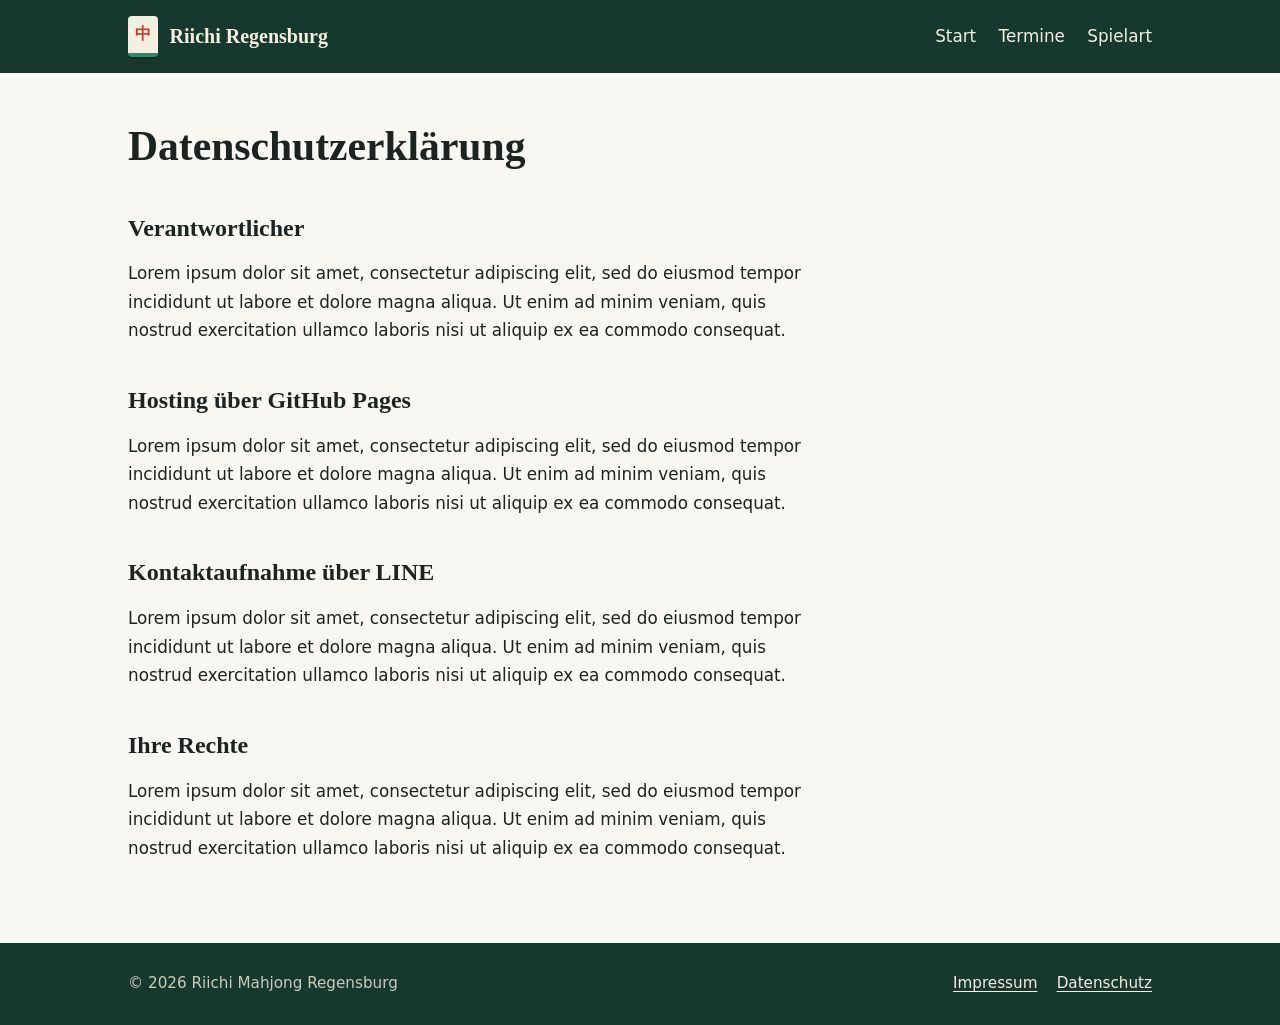
==== datenschutz.html @ 1bb23b2a "Erste Version der Webseite" ====
<!DOCTYPE html>
<html lang="de">
<head>
<meta charset="utf-8">
<meta name="viewport" content="width=device-width, initial-scale=1">
<title>Datenschutz – Riichi Mahjong Regensburg</title>
<meta name="description" content="Datenschutzerklärung">
<link rel="stylesheet" href="css/style.css">
</head>
<body>
<header class="site-header"><div class="wrap">
  <a class="brand" href="index.html"><span class="tile red" aria-hidden="true">中</span>Riichi Regensburg</a>
  <nav aria-label="Hauptnavigation"><ul><li><a href="index.html">Start</a></li><li><a href="termine.html">Termine</a></li><li><a href="spielregeln.html">Spielart</a></li></ul></nav>
</div></header>
<main><div class="wrap">
<h1>Datenschutzerklärung</h1><div class="prose"><h2>Verantwortlicher</h2><p>Lorem ipsum dolor sit amet, consectetur adipiscing elit, sed do eiusmod tempor incididunt ut labore et dolore magna aliqua. Ut enim ad minim veniam, quis nostrud exercitation ullamco laboris nisi ut aliquip ex ea commodo consequat.</p><h2>Hosting über GitHub Pages</h2><p>Lorem ipsum dolor sit amet, consectetur adipiscing elit, sed do eiusmod tempor incididunt ut labore et dolore magna aliqua. Ut enim ad minim veniam, quis nostrud exercitation ullamco laboris nisi ut aliquip ex ea commodo consequat.</p><h2>Kontaktaufnahme über LINE</h2><p>Lorem ipsum dolor sit amet, consectetur adipiscing elit, sed do eiusmod tempor incididunt ut labore et dolore magna aliqua. Ut enim ad minim veniam, quis nostrud exercitation ullamco laboris nisi ut aliquip ex ea commodo consequat.</p><h2>Ihre Rechte</h2><p>Lorem ipsum dolor sit amet, consectetur adipiscing elit, sed do eiusmod tempor incididunt ut labore et dolore magna aliqua. Ut enim ad minim veniam, quis nostrud exercitation ullamco laboris nisi ut aliquip ex ea commodo consequat.</p></div>
</div></main>
<footer class="site-footer"><div class="wrap">
  <span>© 2026 Riichi Mahjong Regensburg</span>
  <ul><li><a href="impressum.html">Impressum</a></li><li><a href="datenschutz.html">Datenschutz</a></li></ul>
</div></footer>
</body>
</html>
---- css/style.css ----
:root{
  --felt:#16382f; --felt-2:#1f4a3f; --tile:#f4efe0; --jade:#2e8b68;
  --red:#c23b2e; --blue:#2d4e8f; --ink:#1c2321; --muted:#5b6660;
  --bg:#f8f7f2; --line:#dcd9cc;
  --font:"Noto Sans JP","Segoe UI",system-ui,-apple-system,sans-serif;
  --font-display:"Noto Serif JP","Hiragino Mincho ProN","Yu Mincho",Georgia,serif;
}
@media (prefers-color-scheme:dark){
  :root{--bg:#101a17;--ink:#ece8d8;--muted:#a3ada7;--line:#2a3a35}
}
*{box-sizing:border-box}
html{scroll-padding-top:5rem}
body{margin:0;font:1.05rem/1.7 var(--font);color:var(--ink);background:var(--bg)}
a{color:var(--blue);text-underline-offset:.2em}
@media (prefers-color-scheme:dark){a{color:#8fb0ea}}
:focus-visible{outline:3px solid var(--red);outline-offset:3px}
.wrap{width:min(100% - 2rem,64rem);margin-inline:auto}

/* Header */
.site-header{background:var(--felt);color:var(--tile)}
.site-header .wrap{display:flex;flex-wrap:wrap;align-items:center;justify-content:space-between;gap:.5rem 2rem;padding-block:1rem}
.brand{font:700 1.25rem var(--font-display);color:var(--tile);text-decoration:none;display:flex;align-items:center;gap:.7rem}
.brand .tile{width:1.9rem;font-size:1rem;border-radius:4px;border-bottom-width:4px}
nav ul{list-style:none;display:flex;flex-wrap:wrap;gap:.25rem 1.4rem;margin:0;padding:0}
nav a{color:var(--tile);text-decoration:none;padding:.3rem 0;border-bottom:2px solid transparent}
nav a:hover{border-color:var(--jade)}
nav a[aria-current="page"]{border-color:var(--red)}

/* Mahjong tile */
.tile{display:inline-grid;place-items:center;aspect-ratio:3/4;width:5.2rem;
  background:var(--tile);color:var(--ink);border-radius:8px;
  border-bottom:10px solid var(--jade);box-shadow:0 2px 0 rgba(0,0,0,.25);
  font:700 2.4rem/1 var(--font-display)}
.tile.red{color:var(--red)} .tile.blue{color:var(--blue)} .tile.green{color:var(--jade)}

/* Hero */
.hero{background:var(--felt);color:var(--tile);padding-block:clamp(3rem,8vw,6rem)}
.hero .wrap{display:grid;gap:2.5rem;grid-template-columns:1.2fr 1fr;align-items:center}
.hero h1{font:700 clamp(2rem,5vw,3.4rem)/1.15 var(--font-display);margin:0 0 1rem}
.hero p{max-width:34rem;margin:0 0 1.75rem;color:#d9d6c4}
.hand{display:flex;gap:.6rem;justify-content:center;flex-wrap:wrap}
.hand .tile:nth-child(2){transform:translateY(-.6rem)}
.hand .tile svg{width:62%;height:auto}
.btn{display:inline-block;padding:.7rem 1.4rem;border-radius:6px;background:var(--red);color:#fff;font-weight:700;text-decoration:none}
.btn:hover{background:#a72f24}
.btn.ghost{background:transparent;border:2px solid var(--tile);color:var(--tile);margin-left:.5rem}
.btn.ghost:hover{background:var(--felt-2)}

/* Content */
main{padding-block:3rem 4rem}
h1,h2,h3{font-family:var(--font-display);line-height:1.25}
main h1{font-size:clamp(1.9rem,4vw,2.6rem);margin:0 0 1rem}
main h2{font-size:1.5rem;margin:2.5rem 0 .5rem}
.lead{font-size:1.2rem;color:var(--muted);max-width:40rem}
.prose{max-width:44rem}
.facts{display:grid;gap:1.5rem;grid-template-columns:repeat(auto-fit,minmax(15rem,1fr));margin-top:2rem}
.fact{border-top:6px solid var(--jade);padding-top:.8rem}
.fact:nth-child(2){border-color:var(--red)} .fact:nth-child(3){border-color:var(--blue)}
.fact h2{margin:0 0 .3rem;font-size:1.25rem}

/* Termine */
.dates{list-style:none;margin:2rem 0 0;padding:0;border-top:1px solid var(--line)}
.dates li{display:grid;grid-template-columns:8.5rem 1fr;gap:1rem;padding:1.1rem 0;border-bottom:1px solid var(--line)}
.dates time{font-weight:700}
.dates strong{display:block}
.dates span{color:var(--muted)}

/* LINE / QR */
.join{background:var(--tile);color:#1c2321;border-radius:10px;padding:2rem;margin-top:3rem;
  display:grid;grid-template-columns:auto 1fr;gap:2rem;align-items:center;border-bottom:10px solid var(--jade)}
.join h2{margin:0 0 .5rem}
.join a{color:var(--blue)}
.qr{width:10rem;aspect-ratio:1;background:#fff;border:2px dashed #999;display:grid;place-items:center;
  text-align:center;font-size:.9rem;color:#666;padding:.5rem}
.qr img{width:100%;height:auto;display:block}

/* Footer */
.site-footer{background:var(--felt);color:#c9ccbb;padding-block:1.75rem;font-size:.95rem}
.site-footer .wrap{display:flex;flex-wrap:wrap;justify-content:space-between;gap:.5rem 2rem}
.site-footer a{color:var(--tile)}
.site-footer ul{list-style:none;display:flex;gap:1.2rem;margin:0;padding:0}

@media (max-width:42rem){
  .hero .wrap{grid-template-columns:1fr}
  .hand .tile{width:4rem;font-size:1.9rem}
  .dates li{grid-template-columns:1fr;gap:.1rem}
  .join{grid-template-columns:1fr;justify-items:start}
  .btn.ghost{margin:.5rem 0 0}
}
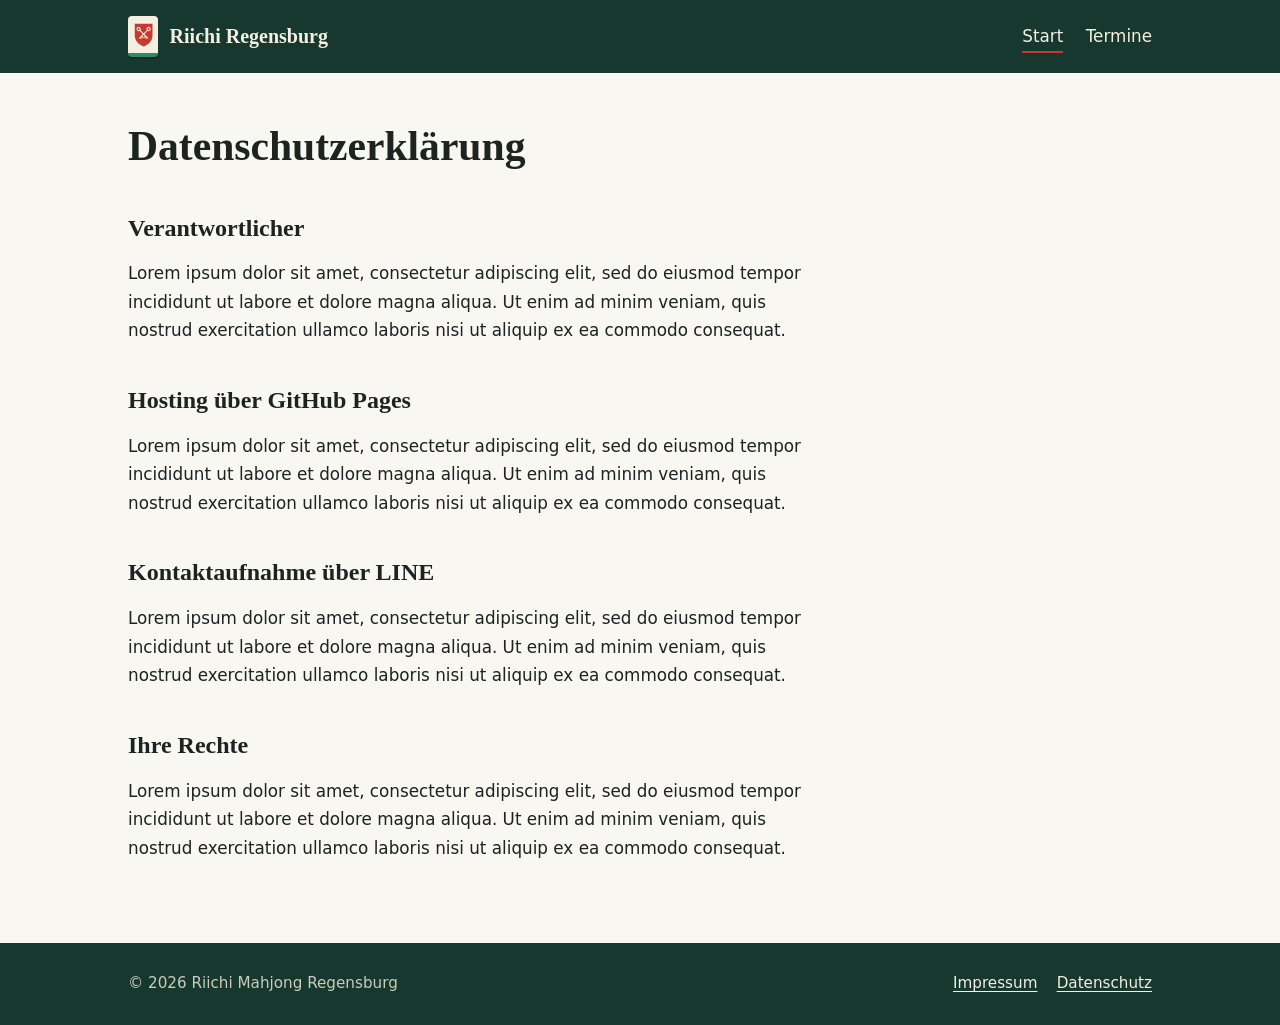
==== commit 66a106c7: "Einfügen von Text auf den Seiten. Einfügen des QR Codes. Ausblenden der Spielregel Seite. Logo auf W" ====
--- a/datenschutz.html
+++ b/datenschutz.html
@@ -9,8 +9,13 @@
 </head>
 <body>
 <header class="site-header"><div class="wrap">
-  <a class="brand" href="index.html"><span class="tile red" aria-hidden="true">中</span>Riichi Regensburg</a>
-  <nav aria-label="Hauptnavigation"><ul><li><a href="index.html">Start</a></li><li><a href="termine.html">Termine</a></li><li><a href="spielregeln.html">Spielart</a></li></ul></nav>
+  <a class="brand" href="index.html"><svg width="0" height="0" style="position:absolute" aria-hidden="true"><symbol id="wappen" viewBox="0 0 60 72"><path d="M5 5h50v33c0 16-12 26-25 31C17 64 5 54 5 38Z" fill="#c23b2e"/><g transform="rotate(45 30 34)"><g fill="none" stroke="#f1efe6" stroke-width="3" stroke-linecap="round"><circle cx="30" cy="14" r="4.5"/><path d="M30 19V50M30 42h6M30 47h4"/></g></g><g transform="translate(60 0) scale(-1 1) rotate(45 30 34)"><g fill="none" stroke="#f1efe6" stroke-width="3" stroke-linecap="round"><circle cx="30" cy="14" r="4.5"/><path d="M30 19V50M30 42h6M30 47h4"/></g></g></symbol></svg><span class="tile"><svg viewBox="0 0 60 72"><use href="#wappen"/></svg></span>Riichi Regensburg</a>
+  <nav aria-label="Hauptnavigation">
+    <ul>
+      <li><a href="index.html" aria-current="page">Start</a>
+      </li><li><a href="termine.html">Termine</a>
+      <!-- </li><li><a href="spielregeln.html">Spielart</a></li>-->
+    </ul></nav>
 </div></header>
 <main><div class="wrap">
 <h1>Datenschutzerklärung</h1><div class="prose"><h2>Verantwortlicher</h2><p>Lorem ipsum dolor sit amet, consectetur adipiscing elit, sed do eiusmod tempor incididunt ut labore et dolore magna aliqua. Ut enim ad minim veniam, quis nostrud exercitation ullamco laboris nisi ut aliquip ex ea commodo consequat.</p><h2>Hosting über GitHub Pages</h2><p>Lorem ipsum dolor sit amet, consectetur adipiscing elit, sed do eiusmod tempor incididunt ut labore et dolore magna aliqua. Ut enim ad minim veniam, quis nostrud exercitation ullamco laboris nisi ut aliquip ex ea commodo consequat.</p><h2>Kontaktaufnahme über LINE</h2><p>Lorem ipsum dolor sit amet, consectetur adipiscing elit, sed do eiusmod tempor incididunt ut labore et dolore magna aliqua. Ut enim ad minim veniam, quis nostrud exercitation ullamco laboris nisi ut aliquip ex ea commodo consequat.</p><h2>Ihre Rechte</h2><p>Lorem ipsum dolor sit amet, consectetur adipiscing elit, sed do eiusmod tempor incididunt ut labore et dolore magna aliqua. Ut enim ad minim veniam, quis nostrud exercitation ullamco laboris nisi ut aliquip ex ea commodo consequat.</p></div>
--- a/css/style.css
+++ b/css/style.css
@@ -20,7 +20,8 @@
 .site-header{background:var(--felt);color:var(--tile)}
 .site-header .wrap{display:flex;flex-wrap:wrap;align-items:center;justify-content:space-between;gap:.5rem 2rem;padding-block:1rem}
 .brand{font:700 1.25rem var(--font-display);color:var(--tile);text-decoration:none;display:flex;align-items:center;gap:.7rem}
-.brand .tile{width:1.9rem;font-size:1rem;border-radius:4px;border-bottom-width:4px}
+.brand .tile{width:1.9rem;border-radius:4px;border-bottom-width:4px}
+.brand .tile svg{width:70%;height:auto}
 nav ul{list-style:none;display:flex;flex-wrap:wrap;gap:.25rem 1.4rem;margin:0;padding:0}
 nav a{color:var(--tile);text-decoration:none;padding:.3rem 0;border-bottom:2px solid transparent}
 nav a:hover{border-color:var(--jade)}
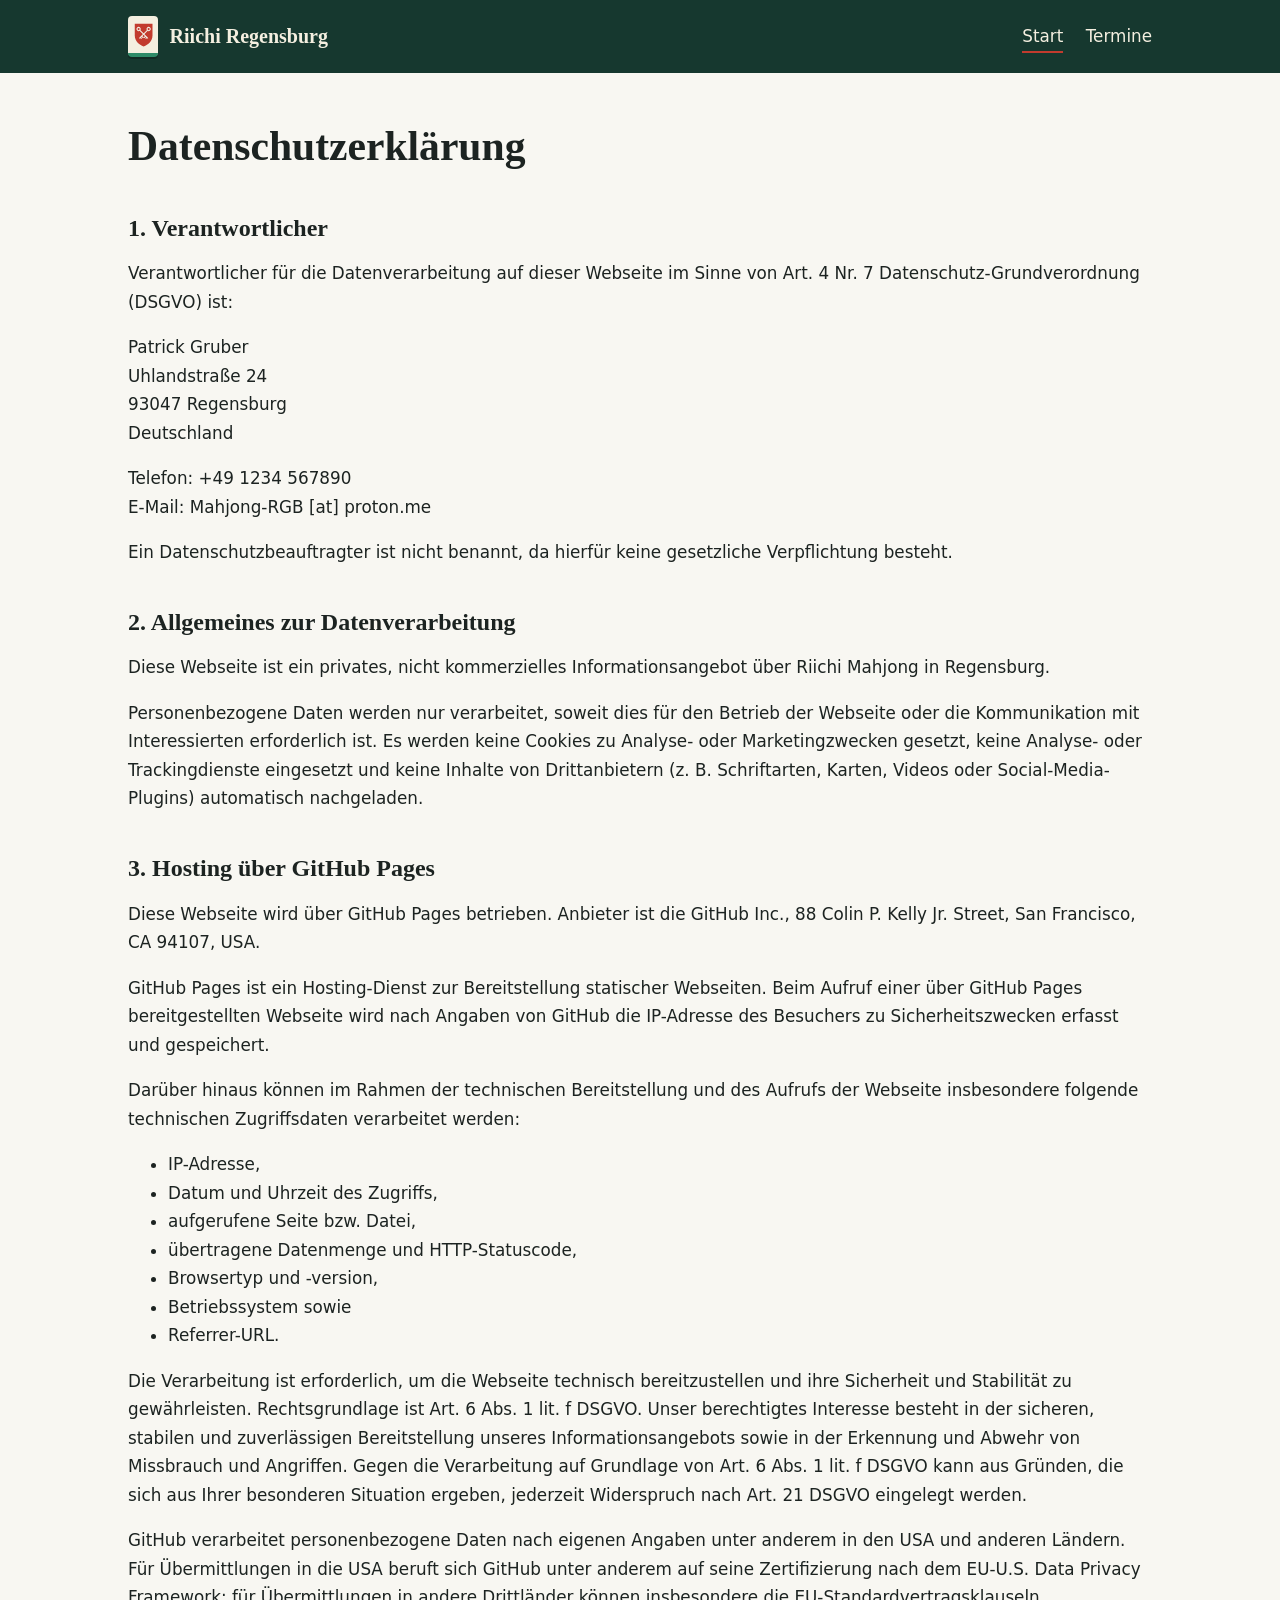
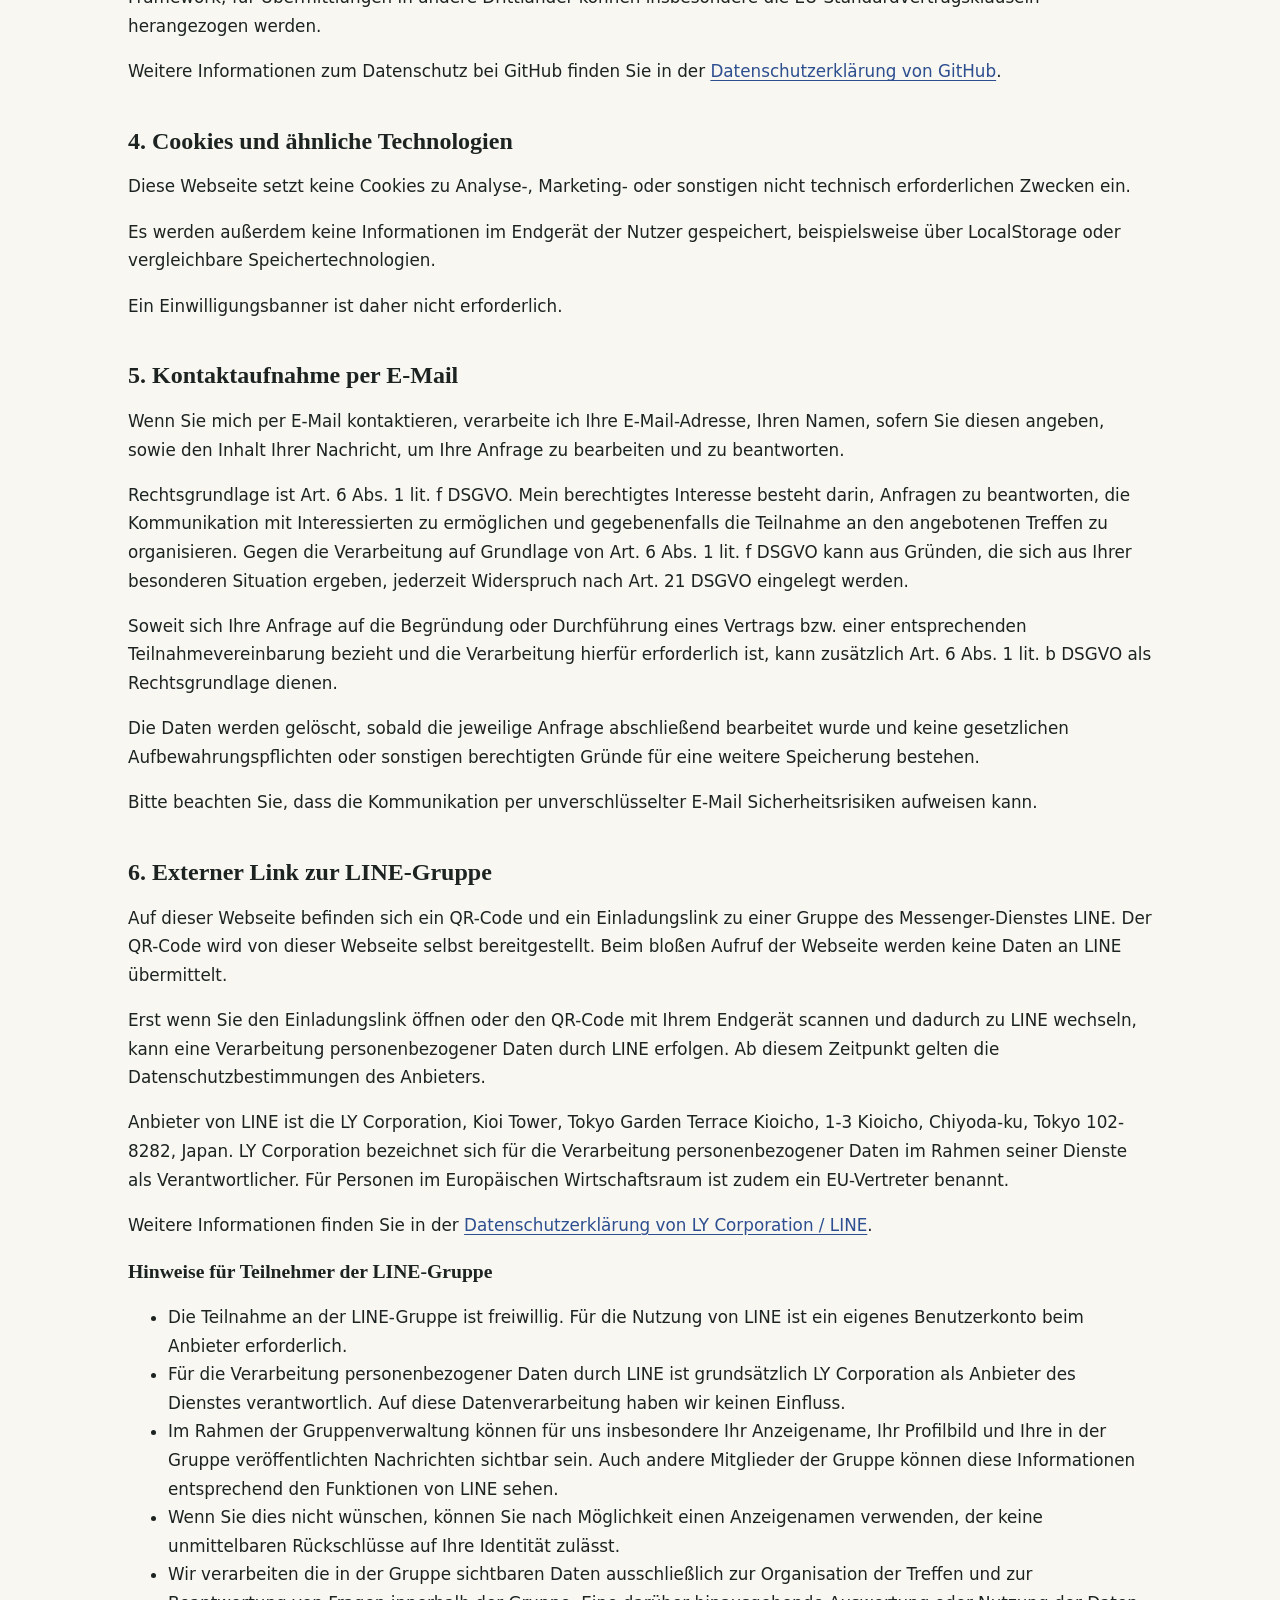
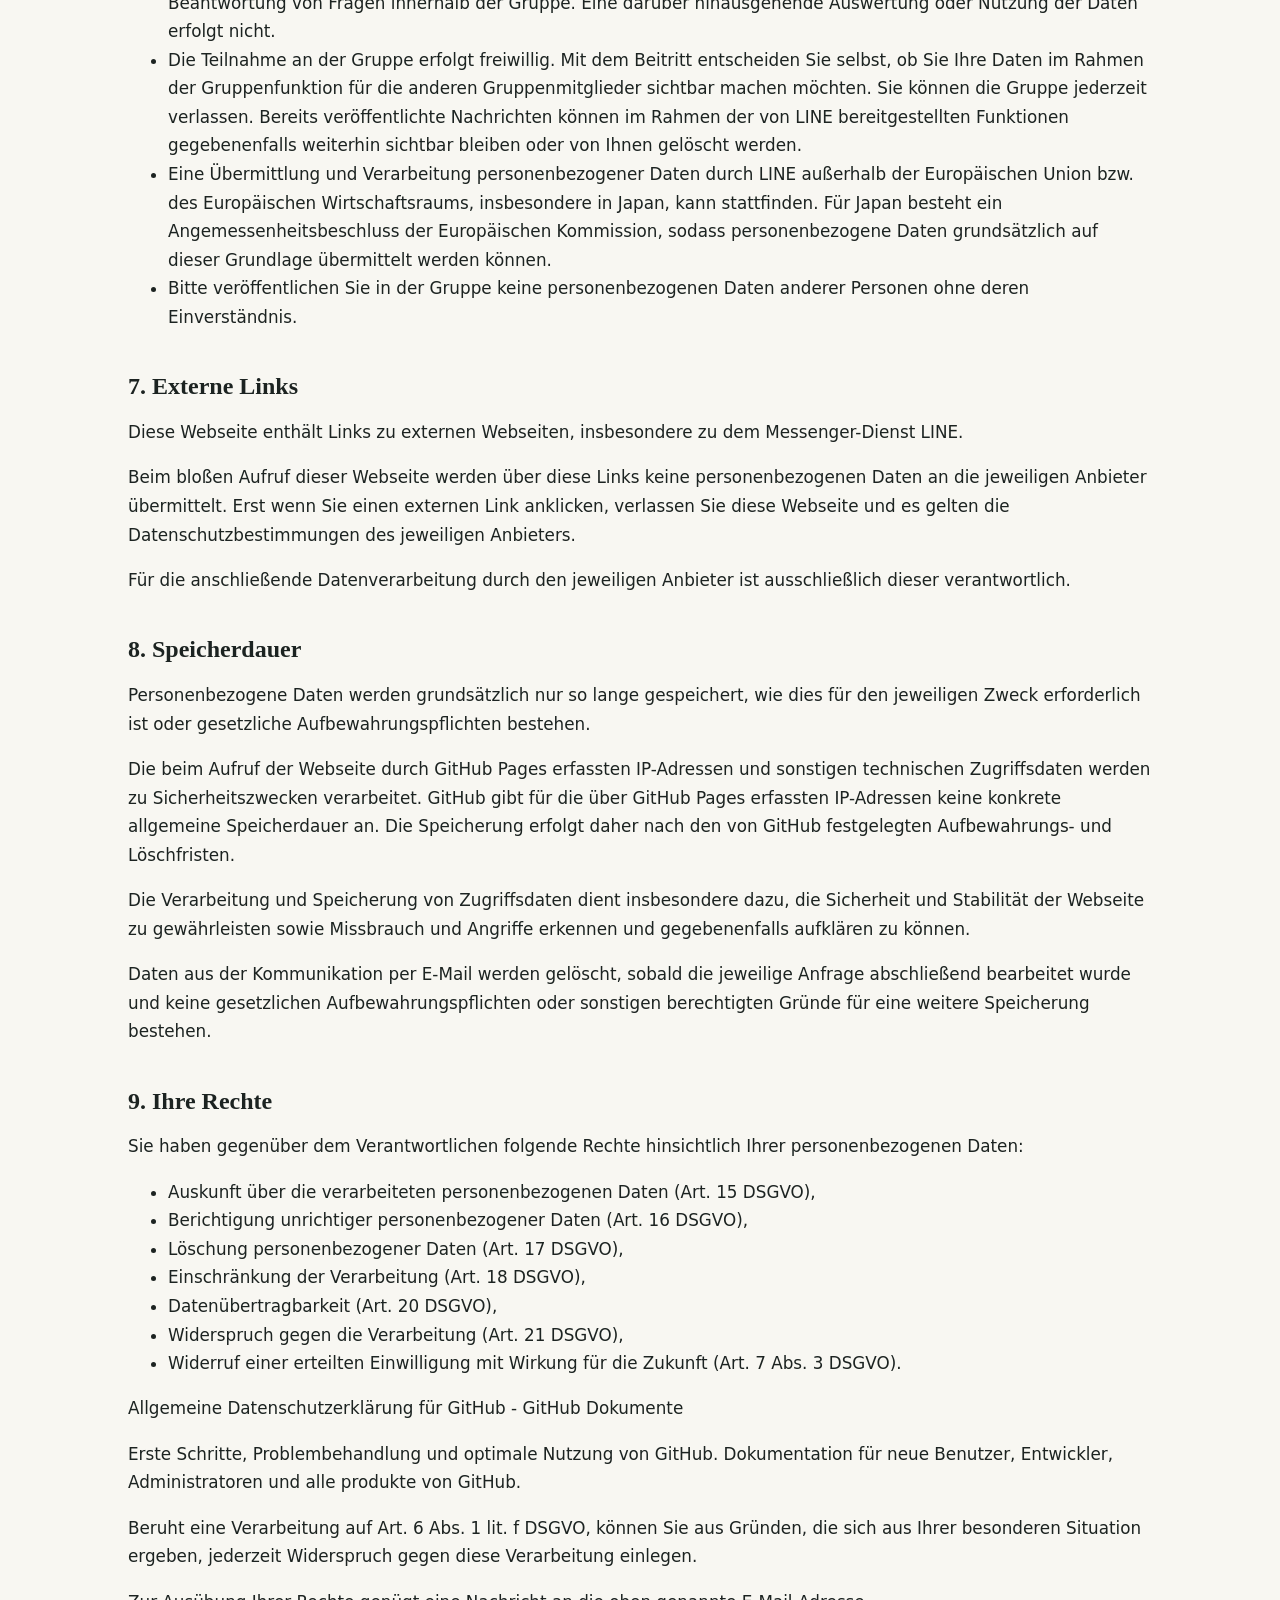
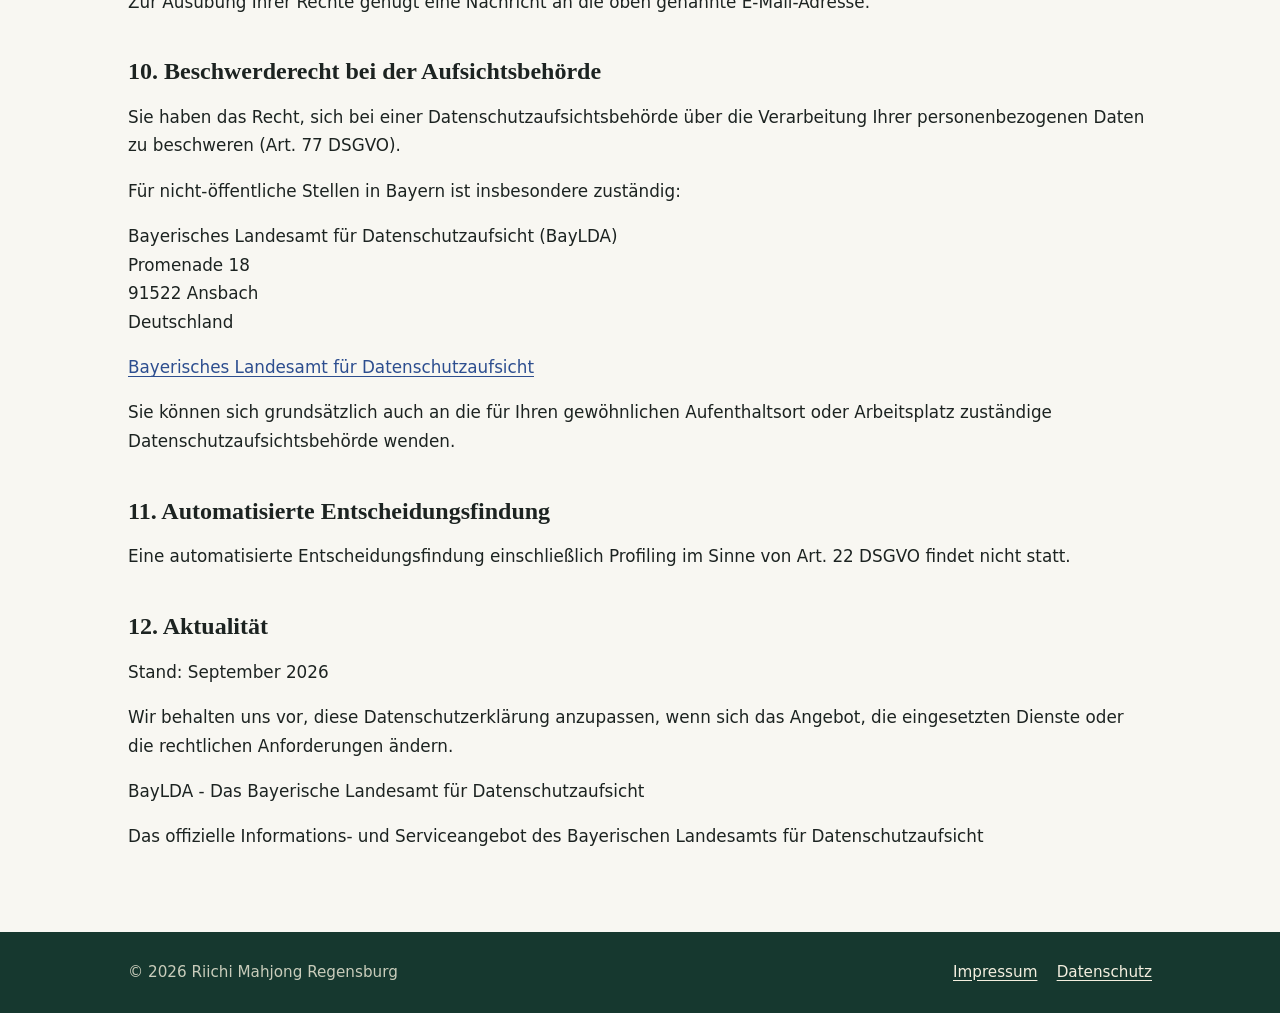
==== commit 4298c0b7: "Hinzufügen von Impressum und Datenschutzerklärung. Dokumente wurden sauber Formatiert. Änderunge des" ====
--- a/datenschutz.html
+++ b/datenschutz.html
@@ -1,28 +1,240 @@
 <!DOCTYPE html>
 <html lang="de">
+
 <head>
-<meta charset="utf-8">
-<meta name="viewport" content="width=device-width, initial-scale=1">
-<title>Datenschutz – Riichi Mahjong Regensburg</title>
-<meta name="description" content="Datenschutzerklärung">
-<link rel="stylesheet" href="css/style.css">
+  <meta charset="utf-8">
+  <meta name="viewport" content="width=device-width, initial-scale=1">
+  <title>Datenschutz – Riichi Mahjong Regensburg</title>
+  <meta name="description" content="Datenschutzerklärung">
+  <link rel="stylesheet" href="css/style.css">
 </head>
+
 <body>
-<header class="site-header"><div class="wrap">
-  <a class="brand" href="index.html"><svg width="0" height="0" style="position:absolute" aria-hidden="true"><symbol id="wappen" viewBox="0 0 60 72"><path d="M5 5h50v33c0 16-12 26-25 31C17 64 5 54 5 38Z" fill="#c23b2e"/><g transform="rotate(45 30 34)"><g fill="none" stroke="#f1efe6" stroke-width="3" stroke-linecap="round"><circle cx="30" cy="14" r="4.5"/><path d="M30 19V50M30 42h6M30 47h4"/></g></g><g transform="translate(60 0) scale(-1 1) rotate(45 30 34)"><g fill="none" stroke="#f1efe6" stroke-width="3" stroke-linecap="round"><circle cx="30" cy="14" r="4.5"/><path d="M30 19V50M30 42h6M30 47h4"/></g></g></symbol></svg><span class="tile"><svg viewBox="0 0 60 72"><use href="#wappen"/></svg></span>Riichi Regensburg</a>
-  <nav aria-label="Hauptnavigation">
-    <ul>
-      <li><a href="index.html" aria-current="page">Start</a>
-      </li><li><a href="termine.html">Termine</a>
-      <!-- </li><li><a href="spielregeln.html">Spielart</a></li>-->
-    </ul></nav>
-</div></header>
-<main><div class="wrap">
-<h1>Datenschutzerklärung</h1><div class="prose"><h2>Verantwortlicher</h2><p>Lorem ipsum dolor sit amet, consectetur adipiscing elit, sed do eiusmod tempor incididunt ut labore et dolore magna aliqua. Ut enim ad minim veniam, quis nostrud exercitation ullamco laboris nisi ut aliquip ex ea commodo consequat.</p><h2>Hosting über GitHub Pages</h2><p>Lorem ipsum dolor sit amet, consectetur adipiscing elit, sed do eiusmod tempor incididunt ut labore et dolore magna aliqua. Ut enim ad minim veniam, quis nostrud exercitation ullamco laboris nisi ut aliquip ex ea commodo consequat.</p><h2>Kontaktaufnahme über LINE</h2><p>Lorem ipsum dolor sit amet, consectetur adipiscing elit, sed do eiusmod tempor incididunt ut labore et dolore magna aliqua. Ut enim ad minim veniam, quis nostrud exercitation ullamco laboris nisi ut aliquip ex ea commodo consequat.</p><h2>Ihre Rechte</h2><p>Lorem ipsum dolor sit amet, consectetur adipiscing elit, sed do eiusmod tempor incididunt ut labore et dolore magna aliqua. Ut enim ad minim veniam, quis nostrud exercitation ullamco laboris nisi ut aliquip ex ea commodo consequat.</p></div>
-</div></main>
-<footer class="site-footer"><div class="wrap">
-  <span>© 2026 Riichi Mahjong Regensburg</span>
-  <ul><li><a href="impressum.html">Impressum</a></li><li><a href="datenschutz.html">Datenschutz</a></li></ul>
-</div></footer>
+  <header class="site-header">
+    <div class="wrap">
+      <a class="brand" href="index.html"><svg width="0" height="0" style="position:absolute" aria-hidden="true">
+          <symbol id="wappen" viewBox="0 0 60 72">
+            <path d="M5 5h50v33c0 16-12 26-25 31C17 64 5 54 5 38Z" fill="#c23b2e" />
+            <g transform="rotate(45 30 34)">
+              <g fill="none" stroke="#f1efe6" stroke-width="3" stroke-linecap="round">
+                <circle cx="30" cy="14" r="4.5" />
+                <path d="M30 19V50M30 42h6M30 47h4" />
+              </g>
+            </g>
+            <g transform="translate(60 0) scale(-1 1) rotate(45 30 34)">
+              <g fill="none" stroke="#f1efe6" stroke-width="3" stroke-linecap="round">
+                <circle cx="30" cy="14" r="4.5" />
+                <path d="M30 19V50M30 42h6M30 47h4" />
+              </g>
+            </g>
+          </symbol>
+        </svg><span class="tile"><svg viewBox="0 0 60 72">
+            <use href="#wappen" />
+          </svg></span>Riichi Regensburg</a>
+      <nav aria-label="Hauptnavigation">
+        <ul>
+          <li><a href="index.html" aria-current="page">Start</a>
+          </li>
+          <li><a href="termine.html">Termine</a>
+            <!-- </li><li><a href="spielregeln.html">Spielart</a></li>-->
+        </ul>
+      </nav>
+    </div>
+  </header>
+  <main>
+    <div class="wrap">
+      <h1>Datenschutzerklärung</h1>
+
+      <h2>1. Verantwortlicher</h2>
+      <p>Verantwortlicher für die Datenverarbeitung auf dieser Webseite im Sinne von Art. 4 Nr. 7
+        Datenschutz-Grundverordnung (DSGVO) ist:</p>
+      <p>
+        Patrick Gruber<br>
+        Uhlandstraße 24<br>
+        93047 Regensburg<br>
+        Deutschland
+      </p>
+      <p>
+        Telefon: +49 1234 567890<br>
+        E-Mail: Mahjong-RGB [at] proton.me</a>
+      </p>
+      <p>Ein Datenschutzbeauftragter ist nicht benannt, da hierfür keine gesetzliche Verpflichtung besteht.</p>
+
+      <h2>2. Allgemeines zur Datenverarbeitung</h2>
+      <p>Diese Webseite ist ein privates, nicht kommerzielles Informationsangebot über Riichi Mahjong in Regensburg.</p>
+      <p>Personenbezogene Daten werden nur verarbeitet, soweit dies für den Betrieb der Webseite oder die Kommunikation
+        mit Interessierten erforderlich ist. Es werden keine Cookies zu Analyse- oder Marketingzwecken gesetzt, keine
+        Analyse- oder Trackingdienste eingesetzt und keine Inhalte von Drittanbietern (z. B. Schriftarten, Karten,
+        Videos oder Social-Media-Plugins) automatisch nachgeladen.</p>
+
+      <h2>3. Hosting über GitHub Pages</h2>
+      <p>Diese Webseite wird über GitHub Pages betrieben. Anbieter ist die GitHub Inc., 88 Colin P. Kelly Jr. Street,
+        San Francisco, CA 94107, USA.</p>
+      <p>GitHub Pages ist ein Hosting-Dienst zur Bereitstellung statischer Webseiten. Beim Aufruf einer über GitHub
+        Pages bereitgestellten Webseite wird nach Angaben von GitHub die IP-Adresse des Besuchers zu Sicherheitszwecken
+        erfasst und gespeichert.</p>
+      <p>Darüber hinaus können im Rahmen der technischen Bereitstellung und des Aufrufs der Webseite insbesondere
+        folgende technischen Zugriffsdaten verarbeitet werden:</p>
+      <ul>
+        <li>IP-Adresse,</li>
+        <li>Datum und Uhrzeit des Zugriffs,</li>
+        <li>aufgerufene Seite bzw. Datei,</li>
+        <li>übertragene Datenmenge und HTTP-Statuscode,</li>
+        <li>Browsertyp und -version,</li>
+        <li>Betriebssystem sowie</li>
+        <li>Referrer-URL.</li>
+      </ul>
+      <p>Die Verarbeitung ist erforderlich, um die Webseite technisch bereitzustellen und ihre Sicherheit und Stabilität
+        zu gewährleisten. Rechtsgrundlage ist Art. 6 Abs. 1 lit. f DSGVO. Unser berechtigtes Interesse besteht in der
+        sicheren, stabilen und zuverlässigen Bereitstellung unseres Informationsangebots sowie in der Erkennung und
+        Abwehr von Missbrauch und Angriffen. Gegen die Verarbeitung auf Grundlage von Art. 6 Abs. 1 lit. f DSGVO kann
+        aus Gründen, die sich aus Ihrer besonderen Situation ergeben, jederzeit Widerspruch nach Art. 21 DSGVO eingelegt
+        werden.</p>
+      <p>GitHub verarbeitet personenbezogene Daten nach eigenen Angaben unter anderem in den USA und anderen Ländern.
+        Für Übermittlungen in die USA beruft sich GitHub unter anderem auf seine Zertifizierung nach dem EU-U.S. Data
+        Privacy Framework; für Übermittlungen in andere Drittländer können insbesondere die EU-Standardvertragsklauseln
+        herangezogen werden.</p>
+      <p>Weitere Informationen zum Datenschutz bei GitHub finden Sie in der <a
+          href="https://docs.github.com/de/site-policy/privacy-policies/github-general-privacy-statement">Datenschutzerklärung
+          von GitHub</a>.</p>
+
+      <h2>4. Cookies und ähnliche Technologien</h2>
+      <p>Diese Webseite setzt keine Cookies zu Analyse-, Marketing- oder sonstigen nicht technisch erforderlichen
+        Zwecken ein.</p>
+      <p>Es werden außerdem keine Informationen im Endgerät der Nutzer gespeichert, beispielsweise über LocalStorage
+        oder vergleichbare Speichertechnologien.</p>
+      <p>Ein Einwilligungsbanner ist daher nicht erforderlich.</p>
+
+      <h2>5. Kontaktaufnahme per E-Mail</h2>
+      <p>Wenn Sie mich per E-Mail kontaktieren, verarbeite ich Ihre E-Mail-Adresse, Ihren Namen, sofern Sie diesen
+        angeben, sowie den Inhalt Ihrer Nachricht, um Ihre Anfrage zu bearbeiten und zu beantworten.</p>
+      <p>Rechtsgrundlage ist Art. 6 Abs. 1 lit. f DSGVO. Mein berechtigtes Interesse besteht darin, Anfragen zu
+        beantworten, die Kommunikation mit Interessierten zu ermöglichen und gegebenenfalls die Teilnahme an den
+        angebotenen Treffen zu organisieren. Gegen die Verarbeitung auf Grundlage von Art. 6 Abs. 1 lit. f DSGVO kann
+        aus Gründen, die sich aus Ihrer besonderen Situation ergeben, jederzeit Widerspruch nach Art. 21 DSGVO eingelegt
+        werden.</p>
+      <p>Soweit sich Ihre Anfrage auf die Begründung oder Durchführung eines Vertrags bzw. einer entsprechenden
+        Teilnahmevereinbarung bezieht und die Verarbeitung hierfür erforderlich ist, kann zusätzlich Art. 6 Abs. 1 lit.
+        b DSGVO als Rechtsgrundlage dienen.</p>
+      <p>Die Daten werden gelöscht, sobald die jeweilige Anfrage abschließend bearbeitet wurde und keine gesetzlichen
+        Aufbewahrungspflichten oder sonstigen berechtigten Gründe für eine weitere Speicherung bestehen.</p>
+      <p>Bitte beachten Sie, dass die Kommunikation per unverschlüsselter E-Mail Sicherheitsrisiken aufweisen kann.</p>
+
+      <h2>6. Externer Link zur LINE-Gruppe</h2>
+      <p>Auf dieser Webseite befinden sich ein QR-Code und ein Einladungslink zu einer Gruppe des Messenger-Dienstes
+        LINE. Der QR-Code wird von dieser Webseite selbst bereitgestellt. Beim bloßen Aufruf der Webseite werden keine
+        Daten an LINE übermittelt.</p>
+      <p>Erst wenn Sie den Einladungslink öffnen oder den QR-Code mit Ihrem Endgerät scannen und dadurch zu LINE
+        wechseln, kann eine Verarbeitung personenbezogener Daten durch LINE erfolgen. Ab diesem Zeitpunkt gelten die
+        Datenschutzbestimmungen des Anbieters.</p>
+      <p>Anbieter von LINE ist die LY Corporation, Kioi Tower, Tokyo Garden Terrace Kioicho, 1-3 Kioicho, Chiyoda-ku,
+        Tokyo 102-8282, Japan. LY Corporation bezeichnet sich für die Verarbeitung personenbezogener Daten im Rahmen
+        seiner Dienste als Verantwortlicher. Für Personen im Europäischen Wirtschaftsraum ist zudem ein EU-Vertreter
+        benannt.</p>
+      <p>Weitere Informationen finden Sie in der <a
+          href="https://www.lycorp.co.jp/de/company/privacypolicy/">Datenschutzerklärung von LY
+          Corporation / LINE</a>.</p>
+
+      <h3>Hinweise für Teilnehmer der LINE-Gruppe</h3>
+      <ul>
+        <li>Die Teilnahme an der LINE-Gruppe ist freiwillig. Für die Nutzung von LINE ist ein eigenes Benutzerkonto beim
+          Anbieter erforderlich.</li>
+        <li>Für die Verarbeitung personenbezogener Daten durch LINE ist grundsätzlich LY Corporation als Anbieter des
+          Dienstes verantwortlich. Auf diese Datenverarbeitung haben wir keinen Einfluss.</li>
+        <li>Im Rahmen der Gruppenverwaltung können für uns insbesondere Ihr Anzeigename, Ihr Profilbild und Ihre in der
+          Gruppe veröffentlichten Nachrichten sichtbar sein. Auch andere Mitglieder der Gruppe können diese
+          Informationen entsprechend den Funktionen von LINE sehen.</li>
+        <li>Wenn Sie dies nicht wünschen, können Sie nach Möglichkeit einen Anzeigenamen verwenden, der keine
+          unmittelbaren Rückschlüsse auf Ihre Identität zulässt.</li>
+        <li>Wir verarbeiten die in der Gruppe sichtbaren Daten ausschließlich zur Organisation der Treffen und zur
+          Beantwortung von Fragen innerhalb der Gruppe. Eine darüber hinausgehende Auswertung oder Nutzung der Daten
+          erfolgt nicht.</li>
+        <li>Die Teilnahme an der Gruppe erfolgt freiwillig. Mit dem Beitritt entscheiden Sie selbst, ob Sie Ihre Daten
+          im Rahmen der Gruppenfunktion für die anderen Gruppenmitglieder sichtbar machen möchten. Sie können die Gruppe
+          jederzeit verlassen. Bereits veröffentlichte Nachrichten können im Rahmen der von LINE bereitgestellten
+          Funktionen gegebenenfalls weiterhin sichtbar bleiben oder von Ihnen gelöscht werden.</li>
+        <li>Eine Übermittlung und Verarbeitung personenbezogener Daten durch LINE außerhalb der Europäischen Union bzw.
+          des Europäischen Wirtschaftsraums, insbesondere in Japan, kann stattfinden. Für Japan besteht ein
+          Angemessenheitsbeschluss der Europäischen Kommission, sodass personenbezogene Daten grundsätzlich auf dieser
+          Grundlage übermittelt werden können.</li>
+        <li>Bitte veröffentlichen Sie in der Gruppe keine personenbezogenen Daten anderer Personen ohne deren
+          Einverständnis.</li>
+      </ul>
+
+      <h2>7. Externe Links</h2>
+      <p>Diese Webseite enthält Links zu externen Webseiten, insbesondere zu dem Messenger-Dienst LINE.</p>
+      <p>Beim bloßen Aufruf dieser Webseite werden über diese Links keine personenbezogenen Daten an die jeweiligen
+        Anbieter übermittelt. Erst wenn Sie einen externen Link anklicken, verlassen Sie diese Webseite und es gelten
+        die Datenschutzbestimmungen des jeweiligen Anbieters.</p>
+      <p>Für die anschließende Datenverarbeitung durch den jeweiligen Anbieter ist ausschließlich dieser verantwortlich.
+      </p>
+
+      <h2>8. Speicherdauer</h2>
+      <p>Personenbezogene Daten werden grundsätzlich nur so lange gespeichert, wie dies für den jeweiligen Zweck
+        erforderlich ist oder gesetzliche Aufbewahrungspflichten bestehen.</p>
+      <p>Die beim Aufruf der Webseite durch GitHub Pages erfassten IP-Adressen und sonstigen technischen Zugriffsdaten
+        werden zu Sicherheitszwecken verarbeitet. GitHub gibt für die über GitHub Pages erfassten IP-Adressen keine
+        konkrete allgemeine Speicherdauer an. Die Speicherung erfolgt daher nach den von GitHub festgelegten
+        Aufbewahrungs- und Löschfristen.</p>
+      <p>Die Verarbeitung und Speicherung von Zugriffsdaten dient insbesondere dazu, die Sicherheit und Stabilität der
+        Webseite zu gewährleisten sowie Missbrauch und Angriffe erkennen und gegebenenfalls aufklären zu können.</p>
+      <p>Daten aus der Kommunikation per E-Mail werden gelöscht, sobald die jeweilige Anfrage abschließend bearbeitet
+        wurde und keine gesetzlichen Aufbewahrungspflichten oder sonstigen berechtigten Gründe für eine weitere
+        Speicherung bestehen.</p>
+
+      <h2>9. Ihre Rechte</h2>
+      <p>Sie haben gegenüber dem Verantwortlichen folgende Rechte hinsichtlich Ihrer personenbezogenen Daten:</p>
+      <ul>
+        <li>Auskunft über die verarbeiteten personenbezogenen Daten (Art. 15 DSGVO),</li>
+        <li>Berichtigung unrichtiger personenbezogener Daten (Art. 16 DSGVO),</li>
+        <li>Löschung personenbezogener Daten (Art. 17 DSGVO),</li>
+        <li>Einschränkung der Verarbeitung (Art. 18 DSGVO),</li>
+        <li>Datenübertragbarkeit (Art. 20 DSGVO),</li>
+        <li>Widerspruch gegen die Verarbeitung (Art. 21 DSGVO),</li>
+        <li>Widerruf einer erteilten Einwilligung mit Wirkung für die Zukunft (Art. 7 Abs. 3 DSGVO).</li>
+      </ul>
+      <p>Allgemeine Datenschutzerklärung für GitHub - GitHub Dokumente</p>
+      <p>Erste Schritte, Problembehandlung und optimale Nutzung von GitHub. Dokumentation für neue Benutzer, Entwickler,
+        Administratoren und alle produkte von GitHub.</p>
+      <p>Beruht eine Verarbeitung auf Art. 6 Abs. 1 lit. f DSGVO, können Sie aus Gründen, die sich aus Ihrer besonderen
+        Situation ergeben, jederzeit Widerspruch gegen diese Verarbeitung einlegen.</p>
+      <p>Zur Ausübung Ihrer Rechte genügt eine Nachricht an die oben genannte E-Mail-Adresse.</p>
+
+      <h2>10. Beschwerderecht bei der Aufsichtsbehörde</h2>
+      <p>Sie haben das Recht, sich bei einer Datenschutzaufsichtsbehörde über die Verarbeitung Ihrer personenbezogenen
+        Daten zu beschweren (Art. 77 DSGVO).</p>
+      <p>Für nicht-öffentliche Stellen in Bayern ist insbesondere zuständig:</p>
+      <p>
+        Bayerisches Landesamt für Datenschutzaufsicht (BayLDA)<br>
+        Promenade 18<br>
+        91522 Ansbach<br>
+        Deutschland
+      </p>
+      <p><a href="https://www.lda.bayern.de/">Bayerisches Landesamt für Datenschutzaufsicht</a></p>
+      <p>Sie können sich grundsätzlich auch an die für Ihren gewöhnlichen Aufenthaltsort oder Arbeitsplatz zuständige
+        Datenschutzaufsichtsbehörde wenden.</p>
+
+      <h2>11. Automatisierte Entscheidungsfindung</h2>
+      <p>Eine automatisierte Entscheidungsfindung einschließlich Profiling im Sinne von Art. 22 DSGVO findet nicht
+        statt.</p>
+
+      <h2>12. Aktualität</h2>
+      <p>Stand: September 2026</p>
+      <p>Wir behalten uns vor, diese Datenschutzerklärung anzupassen, wenn sich das Angebot, die eingesetzten Dienste
+        oder die rechtlichen Anforderungen ändern.</p>
+      <p>BayLDA - Das Bayerische Landesamt für Datenschutzaufsicht</p>
+      <p>Das offizielle Informations- und Serviceangebot des Bayerischen Landesamts für Datenschutzaufsicht</p>
+    </div>
+  </main>
+  <footer class="site-footer">
+    <div class="wrap">
+      <span>© 2026 Riichi Mahjong Regensburg</span>
+      <ul>
+        <li><a href="impressum.html">Impressum</a></li>
+        <li><a href="datenschutz.html">Datenschutz</a></li>
+      </ul>
+    </div>
+  </footer>
 </body>
-</html>
+
+</html>
--- a/css/style.css
+++ b/css/style.css
@@ -40,12 +40,13 @@
 .hero h1{font:700 clamp(2rem,5vw,3.4rem)/1.15 var(--font-display);margin:0 0 1rem}
 .hero p{max-width:34rem;margin:0 0 1.75rem;color:#d9d6c4}
 .hand{display:flex;gap:.6rem;justify-content:center;flex-wrap:wrap}
-.hand .tile:nth-child(2){transform:translateY(-.6rem)}
+.hand .tile.raised{transform:translateY(-.6rem)}
 .hand .tile svg{width:62%;height:auto}
 .btn{display:inline-block;padding:.7rem 1.4rem;border-radius:6px;background:var(--red);color:#fff;font-weight:700;text-decoration:none}
 .btn:hover{background:#a72f24}
 .btn.ghost{background:transparent;border:2px solid var(--tile);color:var(--tile);margin-left:.5rem}
 .btn.ghost:hover{background:var(--felt-2)}
+
 
 /* Content */
 main{padding-block:3rem 4rem}
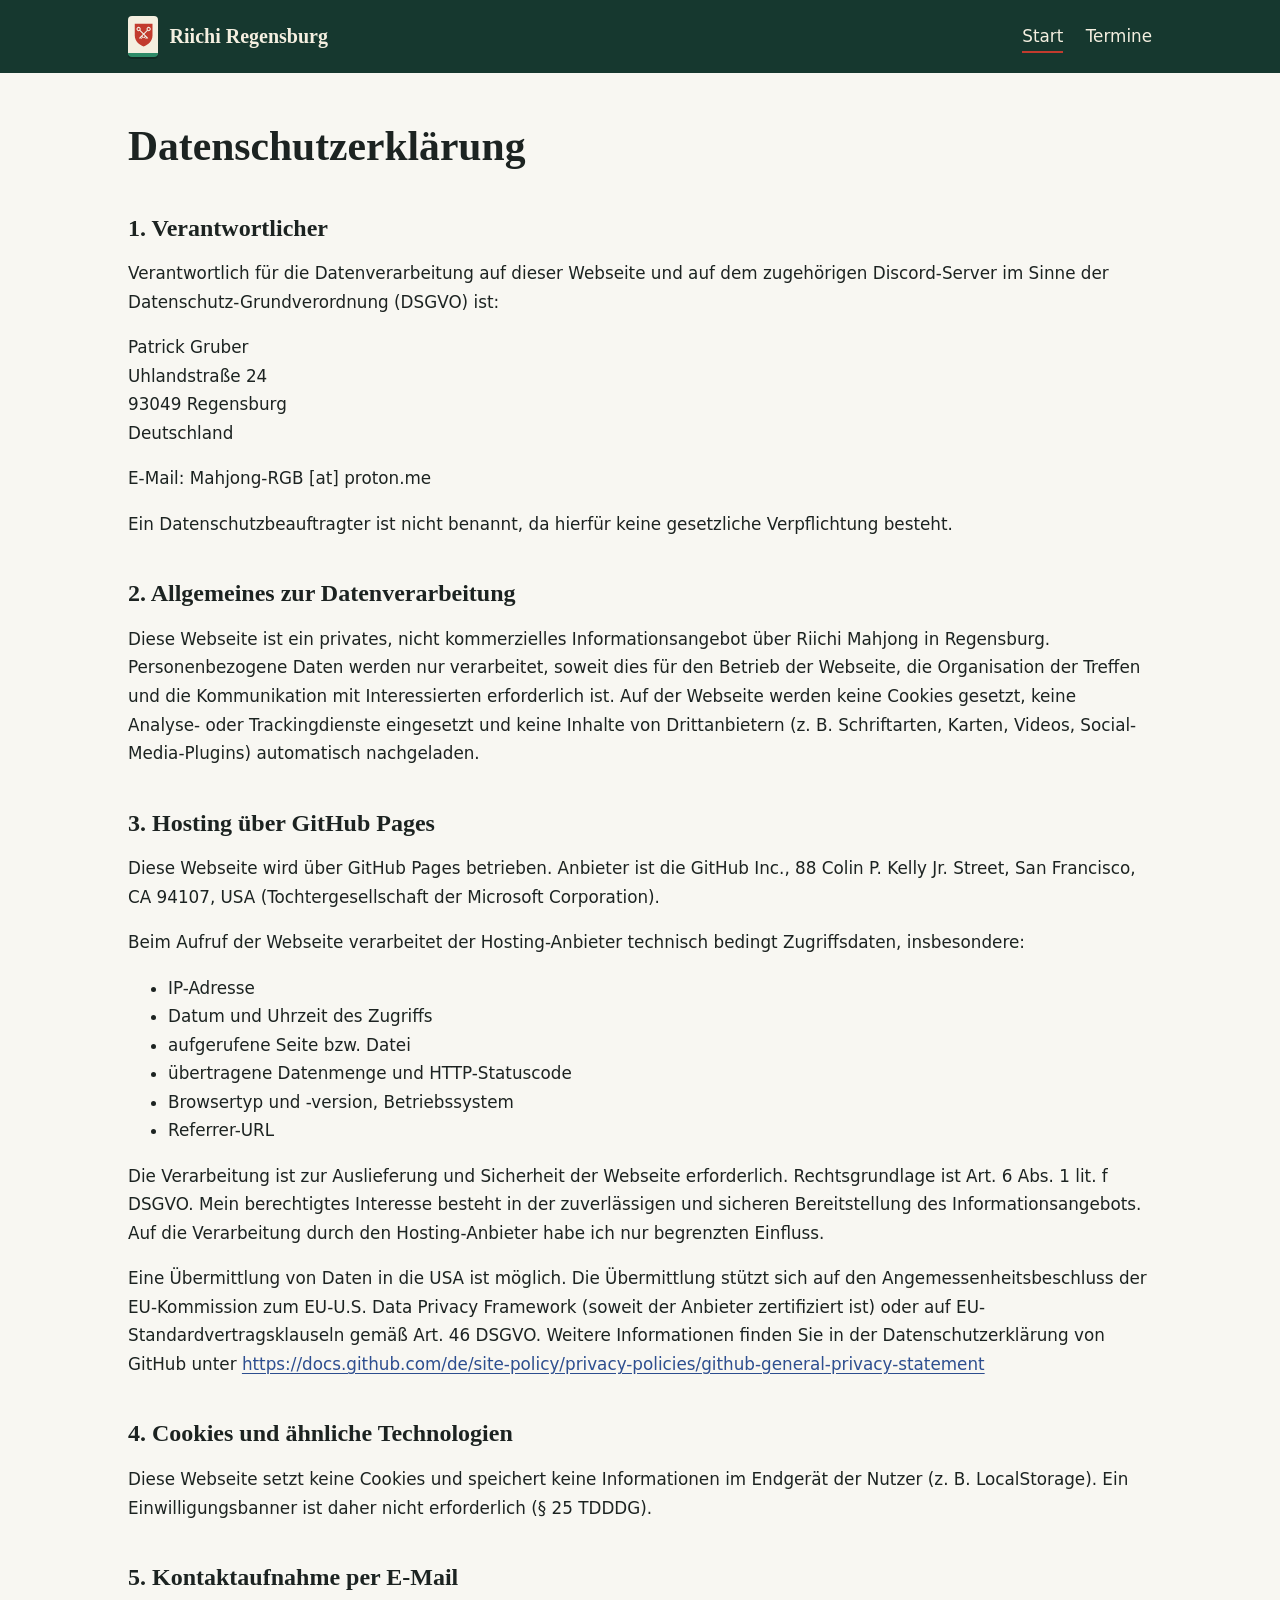
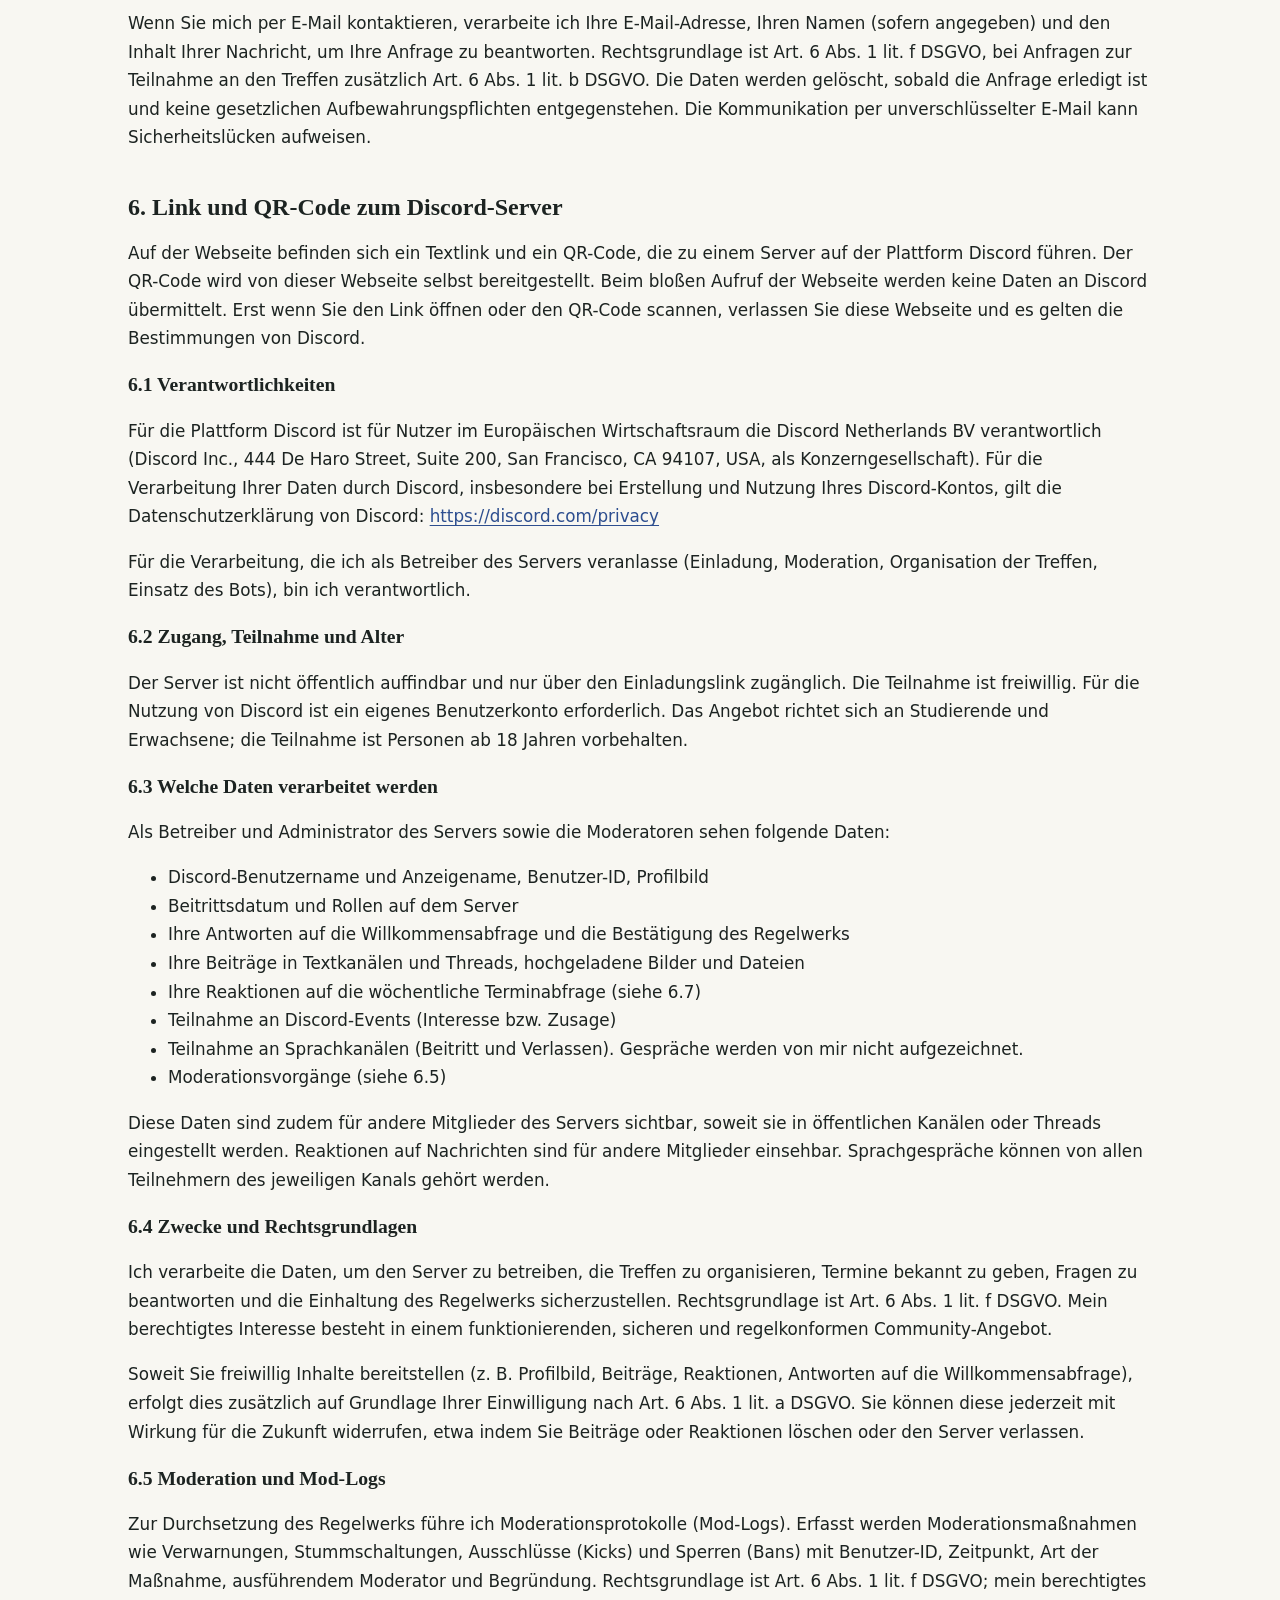
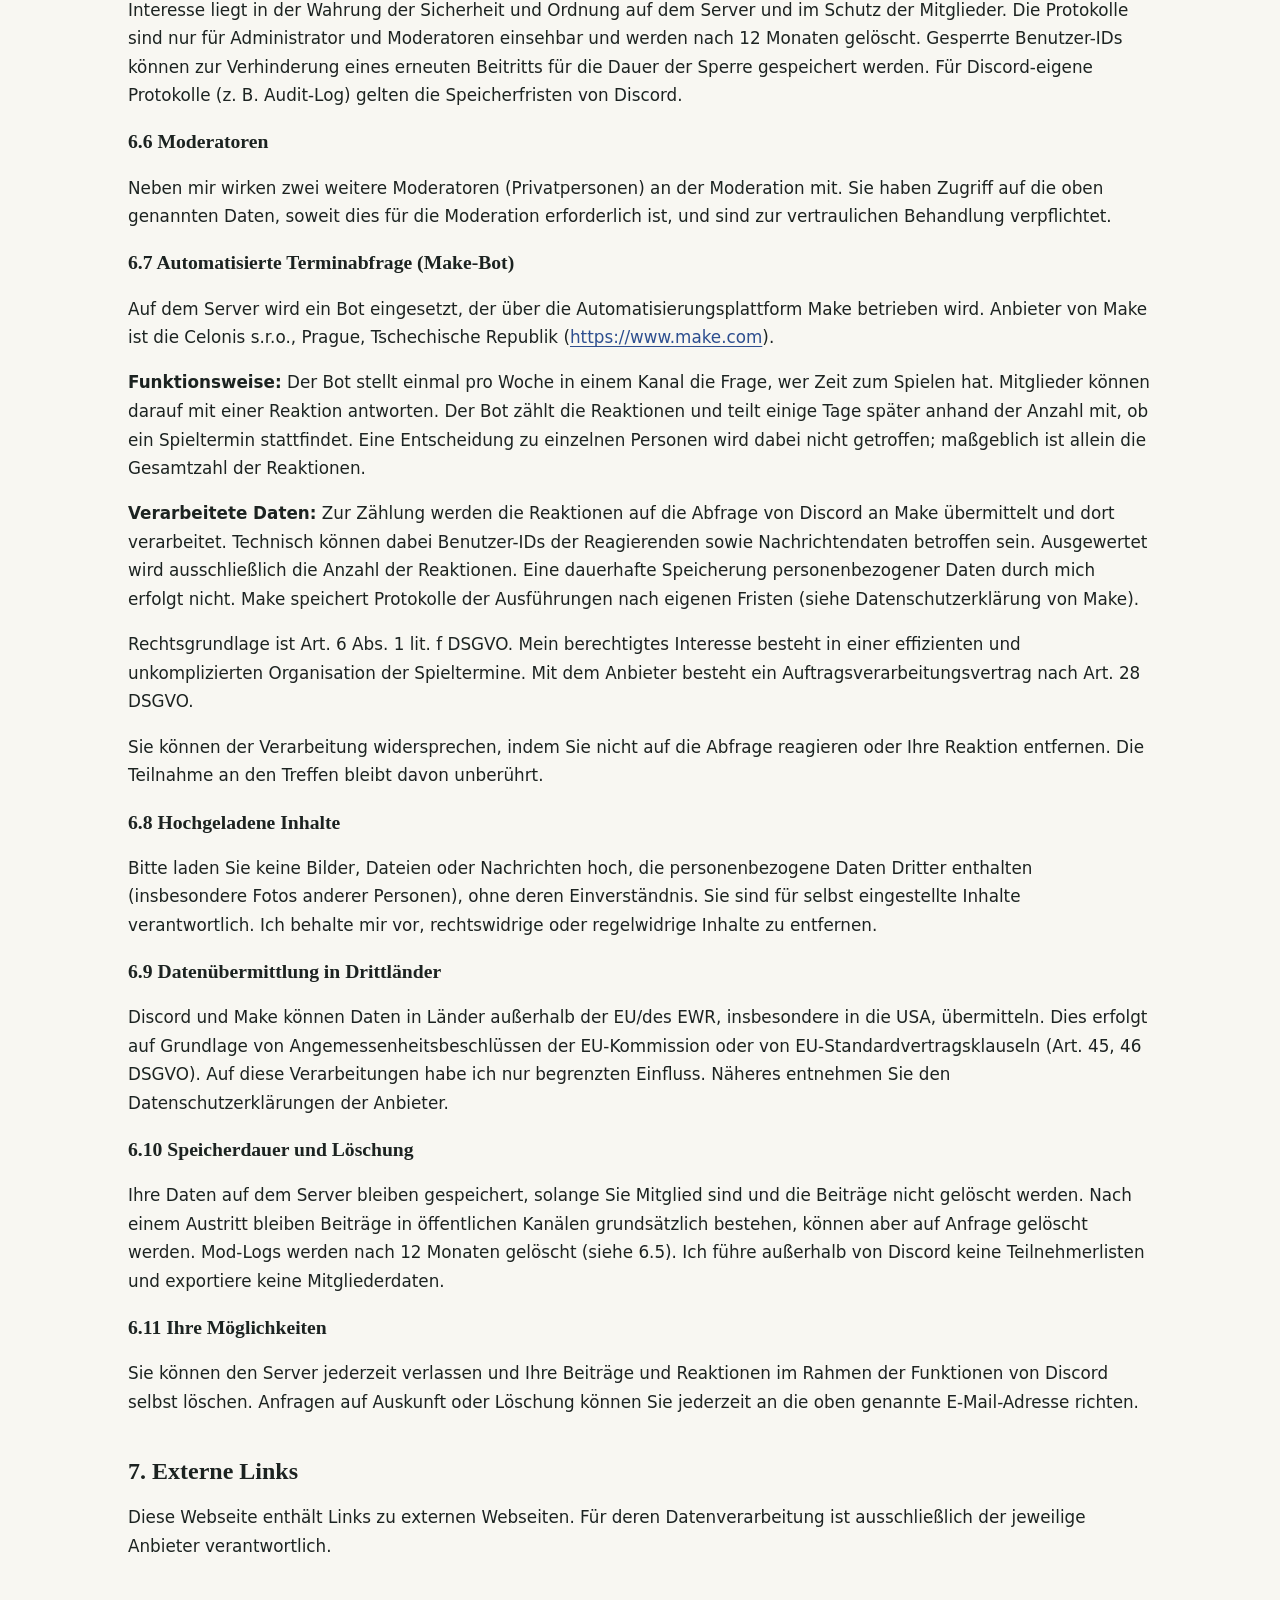
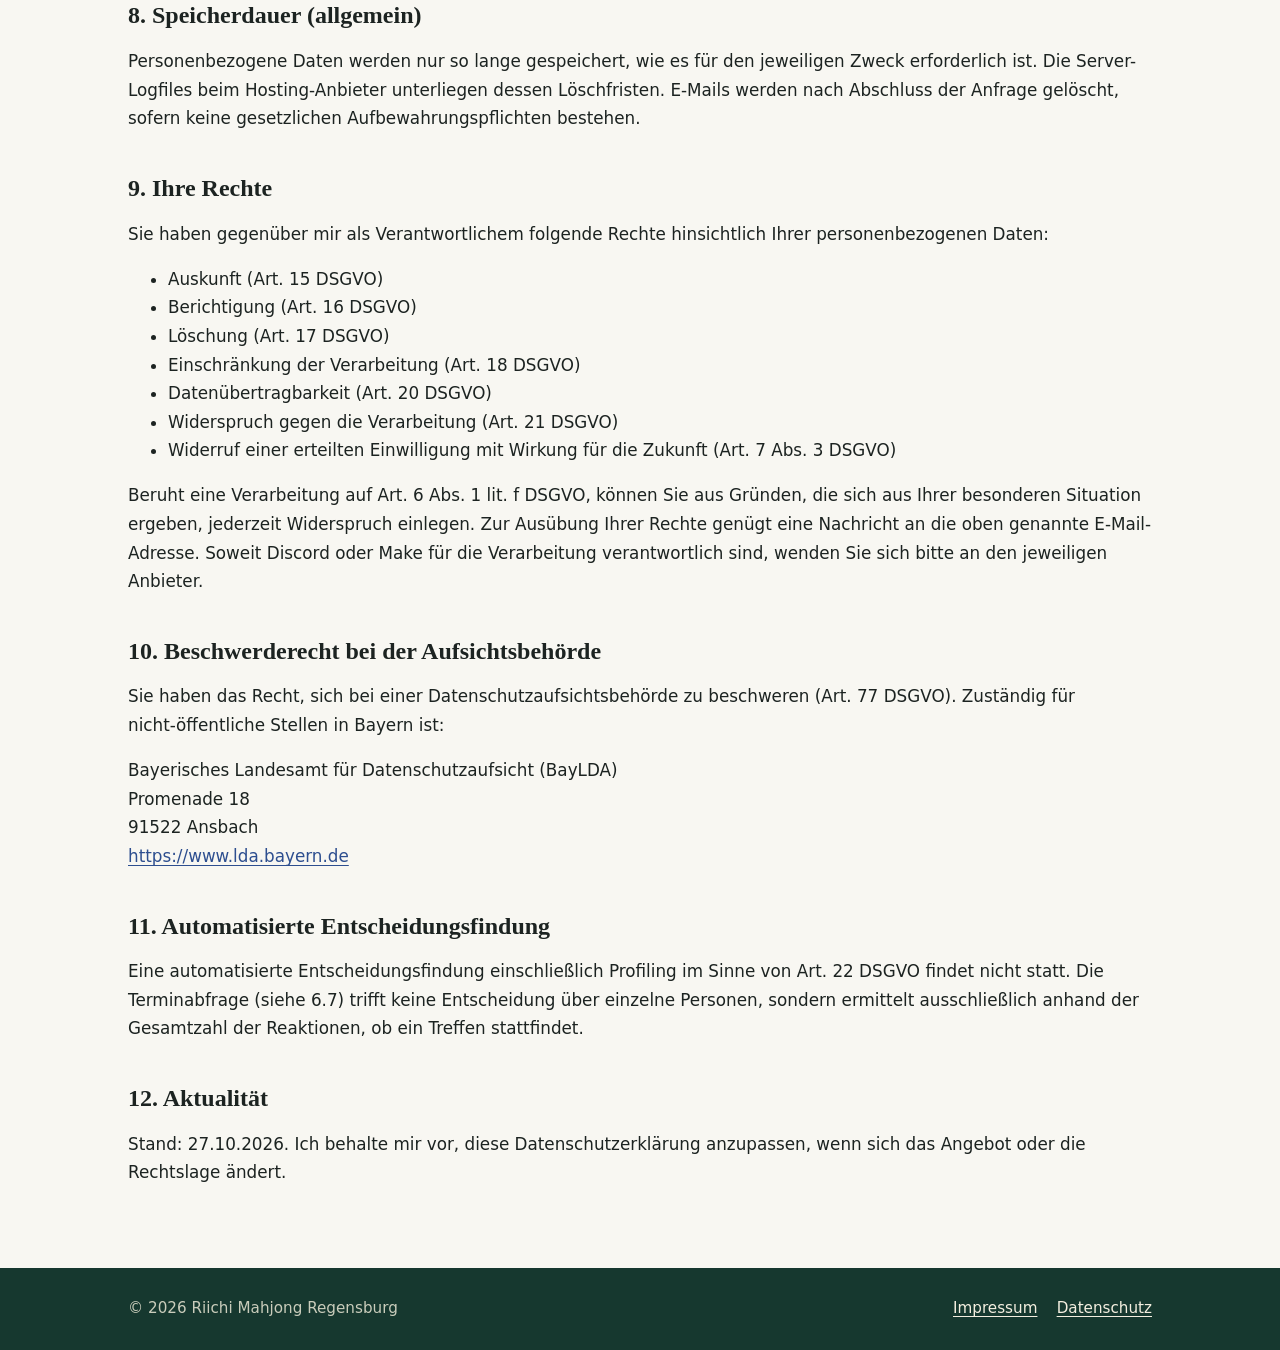
==== commit 27688376: "Änderung der DSE, Änderung des QR Codes und Links zu Discord Termin zu Workshop hinzugefügt" ====
--- a/datenschutz.html
+++ b/datenschutz.html
@@ -43,187 +43,130 @@
   </header>
   <main>
     <div class="wrap">
-      <h1>Datenschutzerklärung</h1>
+<h1>Datenschutzerklärung</h1>
 
-      <h2>1. Verantwortlicher</h2>
-      <p>Verantwortlicher für die Datenverarbeitung auf dieser Webseite im Sinne von Art. 4 Nr. 7
-        Datenschutz-Grundverordnung (DSGVO) ist:</p>
-      <p>
-        Patrick Gruber<br>
-        Uhlandstraße 24<br>
-        93047 Regensburg<br>
-        Deutschland
-      </p>
-      <p>
-        Telefon: +49 1234 567890<br>
-        E-Mail: Mahjong-RGB [at] proton.me</a>
-      </p>
-      <p>Ein Datenschutzbeauftragter ist nicht benannt, da hierfür keine gesetzliche Verpflichtung besteht.</p>
+<h2>1. Verantwortlicher</h2>
+<p>Verantwortlich für die Datenverarbeitung auf dieser Webseite und auf dem zugehörigen Discord-Server im Sinne der Datenschutz-Grundverordnung (DSGVO) ist:</p>
+<p>
+Patrick Gruber<br>
+Uhlandstraße 24<br>
+93049 Regensburg<br>
+Deutschland
+</p>
+<p>
+E-Mail: Mahjong-RGB [at] proton.me
+</p>
+<p>Ein Datenschutzbeauftragter ist nicht benannt, da hierfür keine gesetzliche Verpflichtung besteht.</p>
 
-      <h2>2. Allgemeines zur Datenverarbeitung</h2>
-      <p>Diese Webseite ist ein privates, nicht kommerzielles Informationsangebot über Riichi Mahjong in Regensburg.</p>
-      <p>Personenbezogene Daten werden nur verarbeitet, soweit dies für den Betrieb der Webseite oder die Kommunikation
-        mit Interessierten erforderlich ist. Es werden keine Cookies zu Analyse- oder Marketingzwecken gesetzt, keine
-        Analyse- oder Trackingdienste eingesetzt und keine Inhalte von Drittanbietern (z. B. Schriftarten, Karten,
-        Videos oder Social-Media-Plugins) automatisch nachgeladen.</p>
+<h2>2. Allgemeines zur Datenverarbeitung</h2>
+<p>Diese Webseite ist ein privates, nicht kommerzielles Informationsangebot über Riichi Mahjong in Regensburg. Personenbezogene Daten werden nur verarbeitet, soweit dies für den Betrieb der Webseite, die Organisation der Treffen und die Kommunikation mit Interessierten erforderlich ist. Auf der Webseite werden keine Cookies gesetzt, keine Analyse- oder Trackingdienste eingesetzt und keine Inhalte von Drittanbietern (z. B. Schriftarten, Karten, Videos, Social-Media-Plugins) automatisch nachgeladen.</p>
 
-      <h2>3. Hosting über GitHub Pages</h2>
-      <p>Diese Webseite wird über GitHub Pages betrieben. Anbieter ist die GitHub Inc., 88 Colin P. Kelly Jr. Street,
-        San Francisco, CA 94107, USA.</p>
-      <p>GitHub Pages ist ein Hosting-Dienst zur Bereitstellung statischer Webseiten. Beim Aufruf einer über GitHub
-        Pages bereitgestellten Webseite wird nach Angaben von GitHub die IP-Adresse des Besuchers zu Sicherheitszwecken
-        erfasst und gespeichert.</p>
-      <p>Darüber hinaus können im Rahmen der technischen Bereitstellung und des Aufrufs der Webseite insbesondere
-        folgende technischen Zugriffsdaten verarbeitet werden:</p>
-      <ul>
-        <li>IP-Adresse,</li>
-        <li>Datum und Uhrzeit des Zugriffs,</li>
-        <li>aufgerufene Seite bzw. Datei,</li>
-        <li>übertragene Datenmenge und HTTP-Statuscode,</li>
-        <li>Browsertyp und -version,</li>
-        <li>Betriebssystem sowie</li>
-        <li>Referrer-URL.</li>
-      </ul>
-      <p>Die Verarbeitung ist erforderlich, um die Webseite technisch bereitzustellen und ihre Sicherheit und Stabilität
-        zu gewährleisten. Rechtsgrundlage ist Art. 6 Abs. 1 lit. f DSGVO. Unser berechtigtes Interesse besteht in der
-        sicheren, stabilen und zuverlässigen Bereitstellung unseres Informationsangebots sowie in der Erkennung und
-        Abwehr von Missbrauch und Angriffen. Gegen die Verarbeitung auf Grundlage von Art. 6 Abs. 1 lit. f DSGVO kann
-        aus Gründen, die sich aus Ihrer besonderen Situation ergeben, jederzeit Widerspruch nach Art. 21 DSGVO eingelegt
-        werden.</p>
-      <p>GitHub verarbeitet personenbezogene Daten nach eigenen Angaben unter anderem in den USA und anderen Ländern.
-        Für Übermittlungen in die USA beruft sich GitHub unter anderem auf seine Zertifizierung nach dem EU-U.S. Data
-        Privacy Framework; für Übermittlungen in andere Drittländer können insbesondere die EU-Standardvertragsklauseln
-        herangezogen werden.</p>
-      <p>Weitere Informationen zum Datenschutz bei GitHub finden Sie in der <a
-          href="https://docs.github.com/de/site-policy/privacy-policies/github-general-privacy-statement">Datenschutzerklärung
-          von GitHub</a>.</p>
+<h2>3. Hosting über GitHub Pages</h2>
+<p>Diese Webseite wird über GitHub Pages betrieben. Anbieter ist die GitHub Inc., 88 Colin P. Kelly Jr. Street, San Francisco, CA 94107, USA (Tochtergesellschaft der Microsoft Corporation).</p>
+<p>Beim Aufruf der Webseite verarbeitet der Hosting-Anbieter technisch bedingt Zugriffsdaten, insbesondere:</p>
+<ul>
+  <li>IP-Adresse</li>
+  <li>Datum und Uhrzeit des Zugriffs</li>
+  <li>aufgerufene Seite bzw. Datei</li>
+  <li>übertragene Datenmenge und HTTP-Statuscode</li>
+  <li>Browsertyp und -version, Betriebssystem</li>
+  <li>Referrer-URL</li>
+</ul>
+<p>Die Verarbeitung ist zur Auslieferung und Sicherheit der Webseite erforderlich. Rechtsgrundlage ist Art. 6 Abs. 1 lit. f DSGVO. Mein berechtigtes Interesse besteht in der zuverlässigen und sicheren Bereitstellung des Informationsangebots. Auf die Verarbeitung durch den Hosting-Anbieter habe ich nur begrenzten Einfluss.</p>
+<p>Eine Übermittlung von Daten in die USA ist möglich. Die Übermittlung stützt sich auf den Angemessenheitsbeschluss der EU-Kommission zum EU-U.S. Data Privacy Framework (soweit der Anbieter zertifiziert ist) oder auf EU-Standardvertragsklauseln gemäß Art. 46 DSGVO. Weitere Informationen finden Sie in der Datenschutzerklärung von GitHub unter <a href="https://docs.github.com/de/site-policy/privacy-policies/github-general-privacy-statement" rel="noopener noreferrer">https://docs.github.com/de/site-policy/privacy-policies/github-general-privacy-statement</a></p>
 
-      <h2>4. Cookies und ähnliche Technologien</h2>
-      <p>Diese Webseite setzt keine Cookies zu Analyse-, Marketing- oder sonstigen nicht technisch erforderlichen
-        Zwecken ein.</p>
-      <p>Es werden außerdem keine Informationen im Endgerät der Nutzer gespeichert, beispielsweise über LocalStorage
-        oder vergleichbare Speichertechnologien.</p>
-      <p>Ein Einwilligungsbanner ist daher nicht erforderlich.</p>
+<h2>4. Cookies und ähnliche Technologien</h2>
+<p>Diese Webseite setzt keine Cookies und speichert keine Informationen im Endgerät der Nutzer (z. B. LocalStorage). Ein Einwilligungsbanner ist daher nicht erforderlich (§ 25 TDDDG).</p>
 
-      <h2>5. Kontaktaufnahme per E-Mail</h2>
-      <p>Wenn Sie mich per E-Mail kontaktieren, verarbeite ich Ihre E-Mail-Adresse, Ihren Namen, sofern Sie diesen
-        angeben, sowie den Inhalt Ihrer Nachricht, um Ihre Anfrage zu bearbeiten und zu beantworten.</p>
-      <p>Rechtsgrundlage ist Art. 6 Abs. 1 lit. f DSGVO. Mein berechtigtes Interesse besteht darin, Anfragen zu
-        beantworten, die Kommunikation mit Interessierten zu ermöglichen und gegebenenfalls die Teilnahme an den
-        angebotenen Treffen zu organisieren. Gegen die Verarbeitung auf Grundlage von Art. 6 Abs. 1 lit. f DSGVO kann
-        aus Gründen, die sich aus Ihrer besonderen Situation ergeben, jederzeit Widerspruch nach Art. 21 DSGVO eingelegt
-        werden.</p>
-      <p>Soweit sich Ihre Anfrage auf die Begründung oder Durchführung eines Vertrags bzw. einer entsprechenden
-        Teilnahmevereinbarung bezieht und die Verarbeitung hierfür erforderlich ist, kann zusätzlich Art. 6 Abs. 1 lit.
-        b DSGVO als Rechtsgrundlage dienen.</p>
-      <p>Die Daten werden gelöscht, sobald die jeweilige Anfrage abschließend bearbeitet wurde und keine gesetzlichen
-        Aufbewahrungspflichten oder sonstigen berechtigten Gründe für eine weitere Speicherung bestehen.</p>
-      <p>Bitte beachten Sie, dass die Kommunikation per unverschlüsselter E-Mail Sicherheitsrisiken aufweisen kann.</p>
+<h2>5. Kontaktaufnahme per E-Mail</h2>
+<p>Wenn Sie mich per E-Mail kontaktieren, verarbeite ich Ihre E-Mail-Adresse, Ihren Namen (sofern angegeben) und den Inhalt Ihrer Nachricht, um Ihre Anfrage zu beantworten. Rechtsgrundlage ist Art. 6 Abs. 1 lit. f DSGVO, bei Anfragen zur Teilnahme an den Treffen zusätzlich Art. 6 Abs. 1 lit. b DSGVO. Die Daten werden gelöscht, sobald die Anfrage erledigt ist und keine gesetzlichen Aufbewahrungspflichten entgegenstehen. Die Kommunikation per unverschlüsselter E-Mail kann Sicherheitslücken aufweisen.</p>
 
-      <h2>6. Externer Link zur LINE-Gruppe</h2>
-      <p>Auf dieser Webseite befinden sich ein QR-Code und ein Einladungslink zu einer Gruppe des Messenger-Dienstes
-        LINE. Der QR-Code wird von dieser Webseite selbst bereitgestellt. Beim bloßen Aufruf der Webseite werden keine
-        Daten an LINE übermittelt.</p>
-      <p>Erst wenn Sie den Einladungslink öffnen oder den QR-Code mit Ihrem Endgerät scannen und dadurch zu LINE
-        wechseln, kann eine Verarbeitung personenbezogener Daten durch LINE erfolgen. Ab diesem Zeitpunkt gelten die
-        Datenschutzbestimmungen des Anbieters.</p>
-      <p>Anbieter von LINE ist die LY Corporation, Kioi Tower, Tokyo Garden Terrace Kioicho, 1-3 Kioicho, Chiyoda-ku,
-        Tokyo 102-8282, Japan. LY Corporation bezeichnet sich für die Verarbeitung personenbezogener Daten im Rahmen
-        seiner Dienste als Verantwortlicher. Für Personen im Europäischen Wirtschaftsraum ist zudem ein EU-Vertreter
-        benannt.</p>
-      <p>Weitere Informationen finden Sie in der <a
-          href="https://www.lycorp.co.jp/de/company/privacypolicy/">Datenschutzerklärung von LY
-          Corporation / LINE</a>.</p>
+<h2>6. Link und QR-Code zum Discord-Server</h2>
+<p>Auf der Webseite befinden sich ein Textlink und ein QR-Code, die zu einem Server auf der Plattform Discord führen. Der QR-Code wird von dieser Webseite selbst bereitgestellt. Beim bloßen Aufruf der Webseite werden keine Daten an Discord übermittelt. Erst wenn Sie den Link öffnen oder den QR-Code scannen, verlassen Sie diese Webseite und es gelten die Bestimmungen von Discord.</p>
 
-      <h3>Hinweise für Teilnehmer der LINE-Gruppe</h3>
-      <ul>
-        <li>Die Teilnahme an der LINE-Gruppe ist freiwillig. Für die Nutzung von LINE ist ein eigenes Benutzerkonto beim
-          Anbieter erforderlich.</li>
-        <li>Für die Verarbeitung personenbezogener Daten durch LINE ist grundsätzlich LY Corporation als Anbieter des
-          Dienstes verantwortlich. Auf diese Datenverarbeitung haben wir keinen Einfluss.</li>
-        <li>Im Rahmen der Gruppenverwaltung können für uns insbesondere Ihr Anzeigename, Ihr Profilbild und Ihre in der
-          Gruppe veröffentlichten Nachrichten sichtbar sein. Auch andere Mitglieder der Gruppe können diese
-          Informationen entsprechend den Funktionen von LINE sehen.</li>
-        <li>Wenn Sie dies nicht wünschen, können Sie nach Möglichkeit einen Anzeigenamen verwenden, der keine
-          unmittelbaren Rückschlüsse auf Ihre Identität zulässt.</li>
-        <li>Wir verarbeiten die in der Gruppe sichtbaren Daten ausschließlich zur Organisation der Treffen und zur
-          Beantwortung von Fragen innerhalb der Gruppe. Eine darüber hinausgehende Auswertung oder Nutzung der Daten
-          erfolgt nicht.</li>
-        <li>Die Teilnahme an der Gruppe erfolgt freiwillig. Mit dem Beitritt entscheiden Sie selbst, ob Sie Ihre Daten
-          im Rahmen der Gruppenfunktion für die anderen Gruppenmitglieder sichtbar machen möchten. Sie können die Gruppe
-          jederzeit verlassen. Bereits veröffentlichte Nachrichten können im Rahmen der von LINE bereitgestellten
-          Funktionen gegebenenfalls weiterhin sichtbar bleiben oder von Ihnen gelöscht werden.</li>
-        <li>Eine Übermittlung und Verarbeitung personenbezogener Daten durch LINE außerhalb der Europäischen Union bzw.
-          des Europäischen Wirtschaftsraums, insbesondere in Japan, kann stattfinden. Für Japan besteht ein
-          Angemessenheitsbeschluss der Europäischen Kommission, sodass personenbezogene Daten grundsätzlich auf dieser
-          Grundlage übermittelt werden können.</li>
-        <li>Bitte veröffentlichen Sie in der Gruppe keine personenbezogenen Daten anderer Personen ohne deren
-          Einverständnis.</li>
-      </ul>
+<h3>6.1 Verantwortlichkeiten</h3>
+<p>Für die Plattform Discord ist für Nutzer im Europäischen Wirtschaftsraum die Discord Netherlands BV verantwortlich (Discord Inc., 444 De Haro Street, Suite 200, San Francisco, CA 94107, USA, als Konzerngesellschaft). Für die Verarbeitung Ihrer Daten durch Discord, insbesondere bei Erstellung und Nutzung Ihres Discord-Kontos, gilt die Datenschutzerklärung von Discord: <a href="https://discord.com/privacy" rel="noopener noreferrer">https://discord.com/privacy</a></p>
+<p>Für die Verarbeitung, die ich als Betreiber des Servers veranlasse (Einladung, Moderation, Organisation der Treffen, Einsatz des Bots), bin ich verantwortlich.</p>
 
-      <h2>7. Externe Links</h2>
-      <p>Diese Webseite enthält Links zu externen Webseiten, insbesondere zu dem Messenger-Dienst LINE.</p>
-      <p>Beim bloßen Aufruf dieser Webseite werden über diese Links keine personenbezogenen Daten an die jeweiligen
-        Anbieter übermittelt. Erst wenn Sie einen externen Link anklicken, verlassen Sie diese Webseite und es gelten
-        die Datenschutzbestimmungen des jeweiligen Anbieters.</p>
-      <p>Für die anschließende Datenverarbeitung durch den jeweiligen Anbieter ist ausschließlich dieser verantwortlich.
-      </p>
+<h3>6.2 Zugang, Teilnahme und Alter</h3>
+<p>Der Server ist nicht öffentlich auffindbar und nur über den Einladungslink zugänglich. Die Teilnahme ist freiwillig. Für die Nutzung von Discord ist ein eigenes Benutzerkonto erforderlich. Das Angebot richtet sich an Studierende und Erwachsene; die Teilnahme ist Personen ab 18 Jahren vorbehalten.</p>
 
-      <h2>8. Speicherdauer</h2>
-      <p>Personenbezogene Daten werden grundsätzlich nur so lange gespeichert, wie dies für den jeweiligen Zweck
-        erforderlich ist oder gesetzliche Aufbewahrungspflichten bestehen.</p>
-      <p>Die beim Aufruf der Webseite durch GitHub Pages erfassten IP-Adressen und sonstigen technischen Zugriffsdaten
-        werden zu Sicherheitszwecken verarbeitet. GitHub gibt für die über GitHub Pages erfassten IP-Adressen keine
-        konkrete allgemeine Speicherdauer an. Die Speicherung erfolgt daher nach den von GitHub festgelegten
-        Aufbewahrungs- und Löschfristen.</p>
-      <p>Die Verarbeitung und Speicherung von Zugriffsdaten dient insbesondere dazu, die Sicherheit und Stabilität der
-        Webseite zu gewährleisten sowie Missbrauch und Angriffe erkennen und gegebenenfalls aufklären zu können.</p>
-      <p>Daten aus der Kommunikation per E-Mail werden gelöscht, sobald die jeweilige Anfrage abschließend bearbeitet
-        wurde und keine gesetzlichen Aufbewahrungspflichten oder sonstigen berechtigten Gründe für eine weitere
-        Speicherung bestehen.</p>
+<h3>6.3 Welche Daten verarbeitet werden</h3>
+<p>Als Betreiber und Administrator des Servers sowie die Moderatoren sehen folgende Daten:</p>
+<ul>
+  <li>Discord-Benutzername und Anzeigename, Benutzer-ID, Profilbild</li>
+  <li>Beitrittsdatum und Rollen auf dem Server</li>
+  <li>Ihre Antworten auf die Willkommensabfrage und die Bestätigung des Regelwerks</li>
+  <li>Ihre Beiträge in Textkanälen und Threads, hochgeladene Bilder und Dateien</li>
+  <li>Ihre Reaktionen auf die wöchentliche Terminabfrage (siehe 6.7)</li>
+  <li>Teilnahme an Discord-Events (Interesse bzw. Zusage)</li>
+  <li>Teilnahme an Sprachkanälen (Beitritt und Verlassen). Gespräche werden von mir nicht aufgezeichnet.</li>
+  <li>Moderationsvorgänge (siehe 6.5)</li>
+</ul>
+<p>Diese Daten sind zudem für andere Mitglieder des Servers sichtbar, soweit sie in öffentlichen Kanälen oder Threads eingestellt werden. Reaktionen auf Nachrichten sind für andere Mitglieder einsehbar. Sprachgespräche können von allen Teilnehmern des jeweiligen Kanals gehört werden.</p>
 
-      <h2>9. Ihre Rechte</h2>
-      <p>Sie haben gegenüber dem Verantwortlichen folgende Rechte hinsichtlich Ihrer personenbezogenen Daten:</p>
-      <ul>
-        <li>Auskunft über die verarbeiteten personenbezogenen Daten (Art. 15 DSGVO),</li>
-        <li>Berichtigung unrichtiger personenbezogener Daten (Art. 16 DSGVO),</li>
-        <li>Löschung personenbezogener Daten (Art. 17 DSGVO),</li>
-        <li>Einschränkung der Verarbeitung (Art. 18 DSGVO),</li>
-        <li>Datenübertragbarkeit (Art. 20 DSGVO),</li>
-        <li>Widerspruch gegen die Verarbeitung (Art. 21 DSGVO),</li>
-        <li>Widerruf einer erteilten Einwilligung mit Wirkung für die Zukunft (Art. 7 Abs. 3 DSGVO).</li>
-      </ul>
-      <p>Allgemeine Datenschutzerklärung für GitHub - GitHub Dokumente</p>
-      <p>Erste Schritte, Problembehandlung und optimale Nutzung von GitHub. Dokumentation für neue Benutzer, Entwickler,
-        Administratoren und alle produkte von GitHub.</p>
-      <p>Beruht eine Verarbeitung auf Art. 6 Abs. 1 lit. f DSGVO, können Sie aus Gründen, die sich aus Ihrer besonderen
-        Situation ergeben, jederzeit Widerspruch gegen diese Verarbeitung einlegen.</p>
-      <p>Zur Ausübung Ihrer Rechte genügt eine Nachricht an die oben genannte E-Mail-Adresse.</p>
+<h3>6.4 Zwecke und Rechtsgrundlagen</h3>
+<p>Ich verarbeite die Daten, um den Server zu betreiben, die Treffen zu organisieren, Termine bekannt zu geben, Fragen zu beantworten und die Einhaltung des Regelwerks sicherzustellen. Rechtsgrundlage ist Art. 6 Abs. 1 lit. f DSGVO. Mein berechtigtes Interesse besteht in einem funktionierenden, sicheren und regelkonformen Community-Angebot.</p>
+<p>Soweit Sie freiwillig Inhalte bereitstellen (z. B. Profilbild, Beiträge, Reaktionen, Antworten auf die Willkommensabfrage), erfolgt dies zusätzlich auf Grundlage Ihrer Einwilligung nach Art. 6 Abs. 1 lit. a DSGVO. Sie können diese jederzeit mit Wirkung für die Zukunft widerrufen, etwa indem Sie Beiträge oder Reaktionen löschen oder den Server verlassen.</p>
 
-      <h2>10. Beschwerderecht bei der Aufsichtsbehörde</h2>
-      <p>Sie haben das Recht, sich bei einer Datenschutzaufsichtsbehörde über die Verarbeitung Ihrer personenbezogenen
-        Daten zu beschweren (Art. 77 DSGVO).</p>
-      <p>Für nicht-öffentliche Stellen in Bayern ist insbesondere zuständig:</p>
-      <p>
-        Bayerisches Landesamt für Datenschutzaufsicht (BayLDA)<br>
-        Promenade 18<br>
-        91522 Ansbach<br>
-        Deutschland
-      </p>
-      <p><a href="https://www.lda.bayern.de/">Bayerisches Landesamt für Datenschutzaufsicht</a></p>
-      <p>Sie können sich grundsätzlich auch an die für Ihren gewöhnlichen Aufenthaltsort oder Arbeitsplatz zuständige
-        Datenschutzaufsichtsbehörde wenden.</p>
+<h3>6.5 Moderation und Mod-Logs</h3>
+<p>Zur Durchsetzung des Regelwerks führe ich Moderationsprotokolle (Mod-Logs). Erfasst werden Moderationsmaßnahmen wie Verwarnungen, Stummschaltungen, Ausschlüsse (Kicks) und Sperren (Bans) mit Benutzer-ID, Zeitpunkt, Art der Maßnahme, ausführendem Moderator und Begründung. Rechtsgrundlage ist Art. 6 Abs. 1 lit. f DSGVO; mein berechtigtes Interesse liegt in der Wahrung der Sicherheit und Ordnung auf dem Server und im Schutz der Mitglieder. Die Protokolle sind nur für Administrator und Moderatoren einsehbar und werden nach 12 Monaten gelöscht. Gesperrte Benutzer-IDs können zur Verhinderung eines erneuten Beitritts für die Dauer der Sperre gespeichert werden. Für Discord-eigene Protokolle (z. B. Audit-Log) gelten die Speicherfristen von Discord.</p>
 
-      <h2>11. Automatisierte Entscheidungsfindung</h2>
-      <p>Eine automatisierte Entscheidungsfindung einschließlich Profiling im Sinne von Art. 22 DSGVO findet nicht
-        statt.</p>
+<h3>6.6 Moderatoren</h3>
+<p>Neben mir wirken zwei weitere Moderatoren (Privatpersonen) an der Moderation mit. Sie haben Zugriff auf die oben genannten Daten, soweit dies für die Moderation erforderlich ist, und sind zur vertraulichen Behandlung verpflichtet.</p>
 
-      <h2>12. Aktualität</h2>
-      <p>Stand: September 2026</p>
-      <p>Wir behalten uns vor, diese Datenschutzerklärung anzupassen, wenn sich das Angebot, die eingesetzten Dienste
-        oder die rechtlichen Anforderungen ändern.</p>
-      <p>BayLDA - Das Bayerische Landesamt für Datenschutzaufsicht</p>
-      <p>Das offizielle Informations- und Serviceangebot des Bayerischen Landesamts für Datenschutzaufsicht</p>
+<h3>6.7 Automatisierte Terminabfrage (Make-Bot)</h3>
+<p>Auf dem Server wird ein Bot eingesetzt, der über die Automatisierungsplattform Make betrieben wird. Anbieter von Make ist die Celonis s.r.o., Prague, Tschechische Republik (<a href="https://www.make.com" rel="noopener noreferrer">https://www.make.com</a>).</p>
+<p><strong>Funktionsweise:</strong> Der Bot stellt einmal pro Woche in einem Kanal die Frage, wer Zeit zum Spielen hat. Mitglieder können darauf mit einer Reaktion antworten. Der Bot zählt die Reaktionen und teilt einige Tage später anhand der Anzahl mit, ob ein Spieltermin stattfindet. Eine Entscheidung zu einzelnen Personen wird dabei nicht getroffen; maßgeblich ist allein die Gesamtzahl der Reaktionen.</p>
+<p><strong>Verarbeitete Daten:</strong> Zur Zählung werden die Reaktionen auf die Abfrage von Discord an Make übermittelt und dort verarbeitet. Technisch können dabei Benutzer-IDs der Reagierenden sowie Nachrichtendaten betroffen sein. Ausgewertet wird ausschließlich die Anzahl der Reaktionen. Eine dauerhafte Speicherung personenbezogener Daten durch mich erfolgt nicht. Make speichert Protokolle der Ausführungen nach eigenen Fristen (siehe Datenschutzerklärung von Make).</p>
+<p>Rechtsgrundlage ist Art. 6 Abs. 1 lit. f DSGVO. Mein berechtigtes Interesse besteht in einer effizienten und unkomplizierten Organisation der Spieltermine. Mit dem Anbieter besteht ein Auftragsverarbeitungsvertrag nach Art. 28 DSGVO.</p>
+<p>Sie können der Verarbeitung widersprechen, indem Sie nicht auf die Abfrage reagieren oder Ihre Reaktion entfernen. Die Teilnahme an den Treffen bleibt davon unberührt.</p>
+
+<h3>6.8 Hochgeladene Inhalte</h3>
+<p>Bitte laden Sie keine Bilder, Dateien oder Nachrichten hoch, die personenbezogene Daten Dritter enthalten (insbesondere Fotos anderer Personen), ohne deren Einverständnis. Sie sind für selbst eingestellte Inhalte verantwortlich. Ich behalte mir vor, rechtswidrige oder regelwidrige Inhalte zu entfernen.</p>
+
+<h3>6.9 Datenübermittlung in Drittländer</h3>
+<p>Discord und Make können Daten in Länder außerhalb der EU/des EWR, insbesondere in die USA, übermitteln. Dies erfolgt auf Grundlage von Angemessenheitsbeschlüssen der EU-Kommission oder von EU-Standardvertragsklauseln (Art. 45, 46 DSGVO). Auf diese Verarbeitungen habe ich nur begrenzten Einfluss. Näheres entnehmen Sie den Datenschutzerklärungen der Anbieter.</p>
+
+<h3>6.10 Speicherdauer und Löschung</h3>
+<p>Ihre Daten auf dem Server bleiben gespeichert, solange Sie Mitglied sind und die Beiträge nicht gelöscht werden. Nach einem Austritt bleiben Beiträge in öffentlichen Kanälen grundsätzlich bestehen, können aber auf Anfrage gelöscht werden. Mod-Logs werden nach 12 Monaten gelöscht (siehe 6.5). Ich führe außerhalb von Discord keine Teilnehmerlisten und exportiere keine Mitgliederdaten.</p>
+
+<h3>6.11 Ihre Möglichkeiten</h3>
+<p>Sie können den Server jederzeit verlassen und Ihre Beiträge und Reaktionen im Rahmen der Funktionen von Discord selbst löschen. Anfragen auf Auskunft oder Löschung können Sie jederzeit an die oben genannte E-Mail-Adresse richten.</p>
+
+<h2>7. Externe Links</h2>
+<p>Diese Webseite enthält Links zu externen Webseiten. Für deren Datenverarbeitung ist ausschließlich der jeweilige Anbieter verantwortlich.</p>
+
+<h2>8. Speicherdauer (allgemein)</h2>
+<p>Personenbezogene Daten werden nur so lange gespeichert, wie es für den jeweiligen Zweck erforderlich ist. Die Server-Logfiles beim Hosting-Anbieter unterliegen dessen Löschfristen. E-Mails werden nach Abschluss der Anfrage gelöscht, sofern keine gesetzlichen Aufbewahrungspflichten bestehen.</p>
+
+<h2>9. Ihre Rechte</h2>
+<p>Sie haben gegenüber mir als Verantwortlichem folgende Rechte hinsichtlich Ihrer personenbezogenen Daten:</p>
+<ul>
+  <li>Auskunft (Art. 15 DSGVO)</li>
+  <li>Berichtigung (Art. 16 DSGVO)</li>
+  <li>Löschung (Art. 17 DSGVO)</li>
+  <li>Einschränkung der Verarbeitung (Art. 18 DSGVO)</li>
+  <li>Datenübertragbarkeit (Art. 20 DSGVO)</li>
+  <li>Widerspruch gegen die Verarbeitung (Art. 21 DSGVO)</li>
+  <li>Widerruf einer erteilten Einwilligung mit Wirkung für die Zukunft (Art. 7 Abs. 3 DSGVO)</li>
+</ul>
+<p>Beruht eine Verarbeitung auf Art. 6 Abs. 1 lit. f DSGVO, können Sie aus Gründen, die sich aus Ihrer besonderen Situation ergeben, jederzeit Widerspruch einlegen. Zur Ausübung Ihrer Rechte genügt eine Nachricht an die oben genannte E-Mail-Adresse. Soweit Discord oder Make für die Verarbeitung verantwortlich sind, wenden Sie sich bitte an den jeweiligen Anbieter.</p>
+
+<h2>10. Beschwerderecht bei der Aufsichtsbehörde</h2>
+<p>Sie haben das Recht, sich bei einer Datenschutzaufsichtsbehörde zu beschweren (Art. 77 DSGVO). Zuständig für nicht-öffentliche Stellen in Bayern ist:</p>
+<p>
+Bayerisches Landesamt für Datenschutzaufsicht (BayLDA)<br>
+Promenade 18<br>
+91522 Ansbach<br>
+<a href="https://www.lda.bayern.de" rel="noopener noreferrer">https://www.lda.bayern.de</a>
+</p>
+
+<h2>11. Automatisierte Entscheidungsfindung</h2>
+<p>Eine automatisierte Entscheidungsfindung einschließlich Profiling im Sinne von Art. 22 DSGVO findet nicht statt. Die Terminabfrage (siehe 6.7) trifft keine Entscheidung über einzelne Personen, sondern ermittelt ausschließlich anhand der Gesamtzahl der Reaktionen, ob ein Treffen stattfindet.</p>
+
+<h2>12. Aktualität</h2>
+<p>Stand: 27.10.2026. Ich behalte mir vor, diese Datenschutzerklärung anzupassen, wenn sich das Angebot oder die Rechtslage ändert.</p>
     </div>
   </main>
   <footer class="site-footer">
